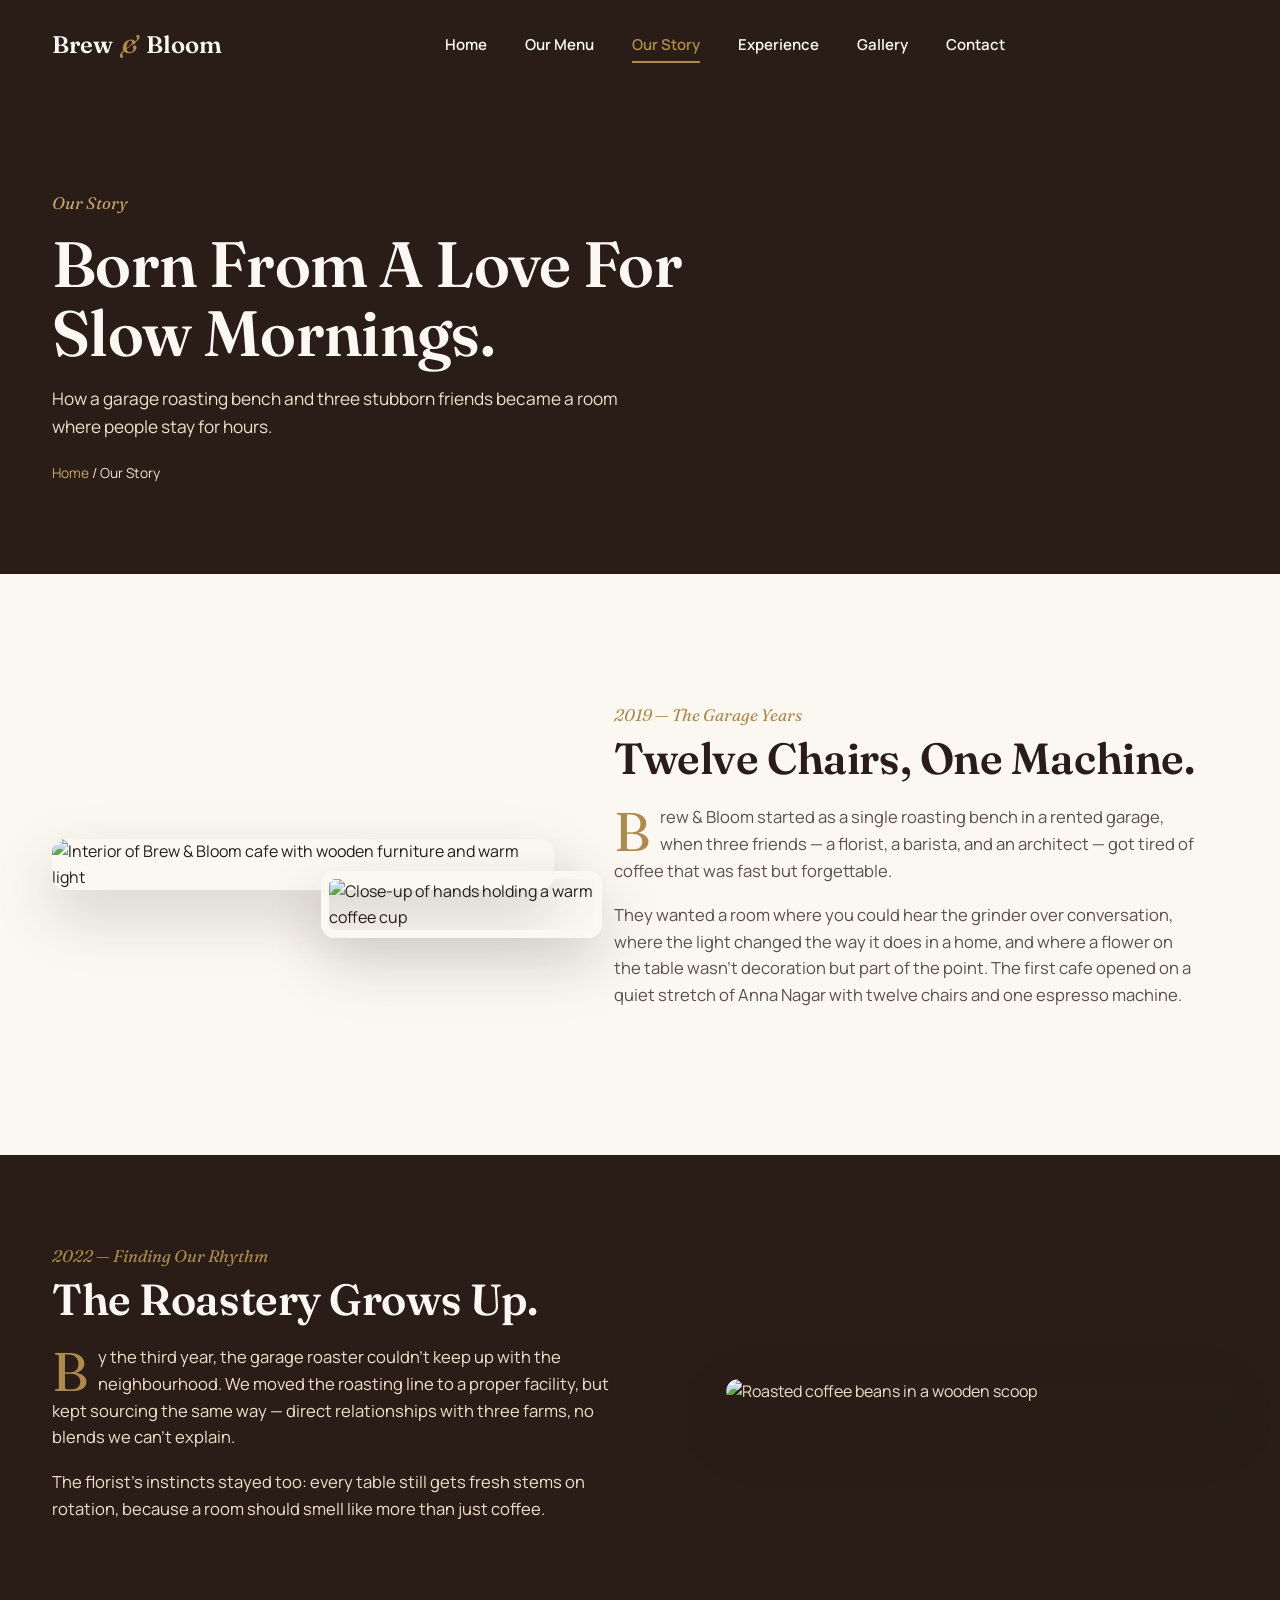
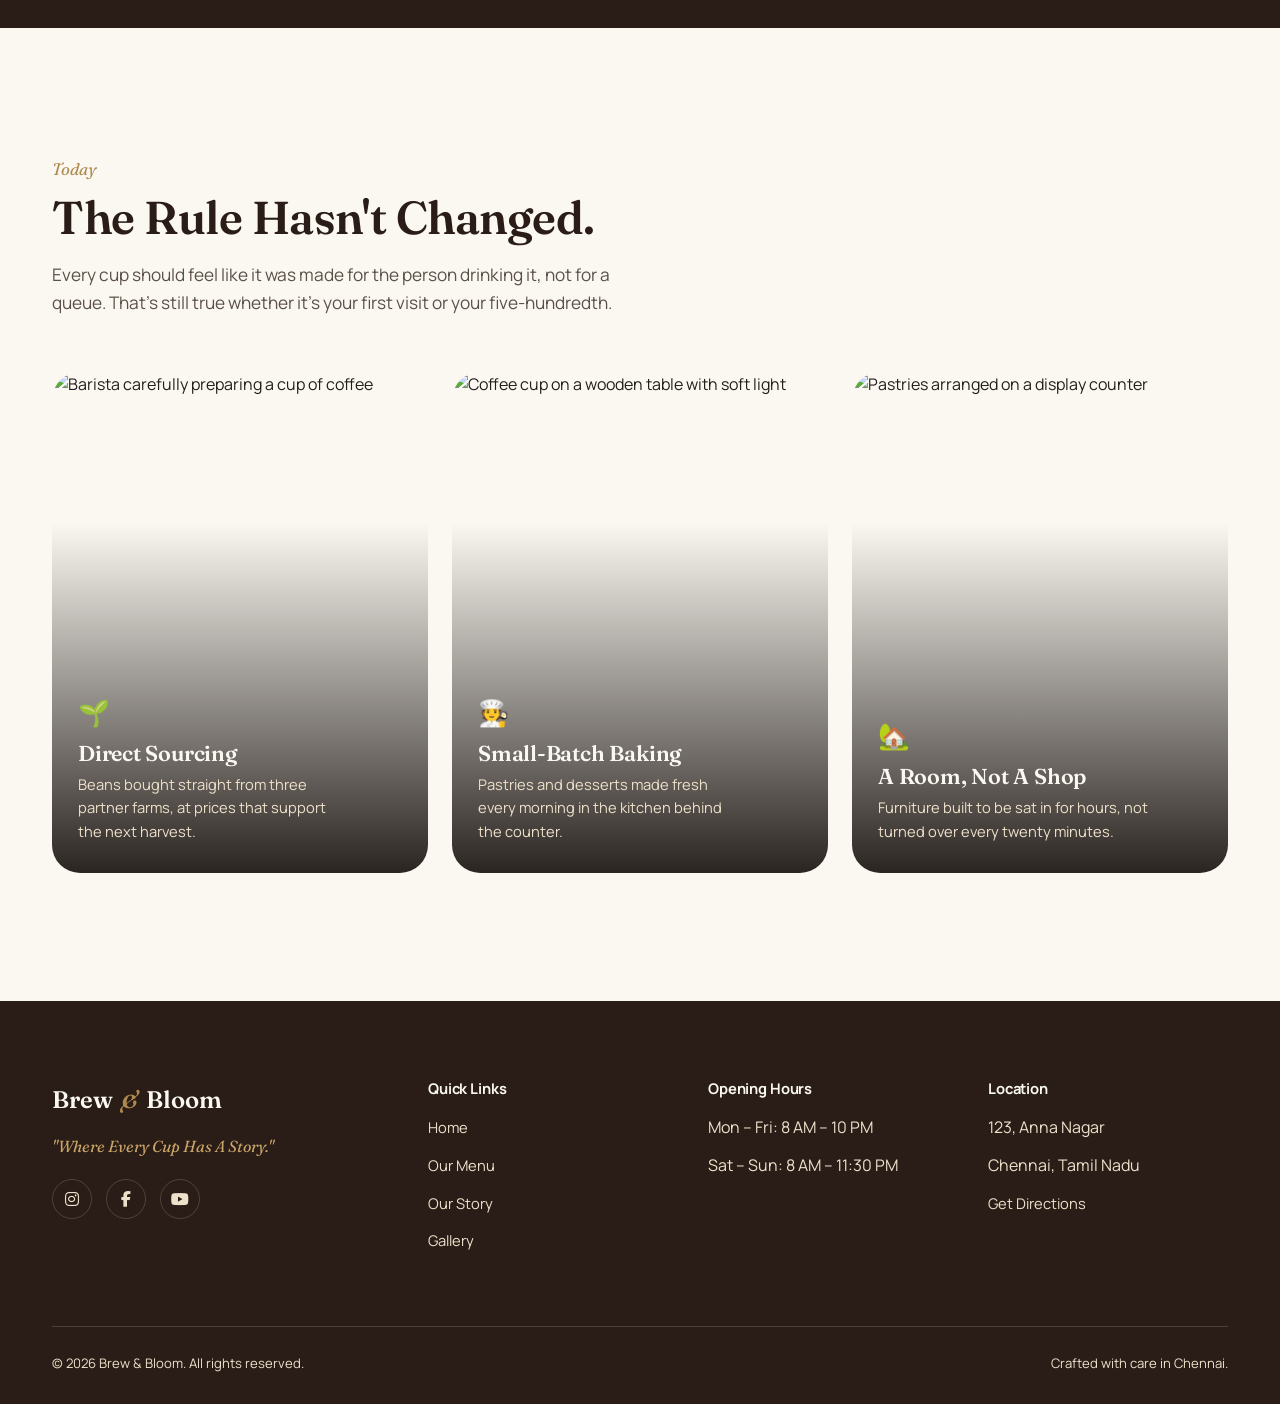
==== about.html @ acde37fa "first commit" ====
<!DOCTYPE html>
<html lang="en">
<head>
<meta charset="UTF-8">
<meta name="viewport" content="width=device-width, initial-scale=1.0">
<title>Our Story — Brew &amp; Bloom</title>
<meta name="description" content="How three friends turned a garage roasting bench into Brew & Bloom, a specialty cafe and creative workspace in Anna Nagar, Chennai.">

<link rel="preconnect" href="https://fonts.googleapis.com">
<link rel="preconnect" href="https://fonts.gstatic.com" crossorigin>
<link href="https://fonts.googleapis.com/css2?family=Fraunces:ital,wght@0,400;0,500;0,600;0,700;1,400;1,500&family=Manrope:wght@400;500;600;700;800&display=swap" rel="stylesheet">
<link rel="stylesheet" href="https://cdnjs.cloudflare.com/ajax/libs/font-awesome/6.5.1/css/all.min.css" integrity="sha512-DTOQO9RWCH3ppGqcWaEA1BIZOC6xxalwEsw9c2QQeAIftl+Vegovlnee1c9QX4TctnWMn13TZye+giMm8e2LwA==" crossorigin="anonymous" referrerpolicy="no-referrer">
<link rel="stylesheet" href="css/style.css">
</head>
<body>

<div class="page-loader" aria-hidden="true">
  <div class="loader-mark">Brew &amp; Bloom</div>
  <div class="loader-bar"></div>
</div>

<div class="scroll-progress" aria-hidden="true"></div>

<header>
  <nav class="navbar" aria-label="Primary">
    <div class="container">
      <a href="index.html" class="brand">Brew<span>&amp;</span>Bloom</a>
      <ul class="nav-links" id="navLinks">
        <li><a href="index.html">Home</a></li>
        <li><a href="menu.html">Our Menu</a></li>
        <li><a href="about.html" class="active">Our Story</a></li>
        <li><a href="index.html#experience">Experience</a></li>
        <li><a href="gallery.html">Gallery</a></li>
        <li><a href="contact.html">Contact</a></li>
      </ul>
      <div class="nav-actions">
        <button class="hamburger" id="hamburger" aria-label="Open menu" aria-expanded="false">
          <i class="fa-solid fa-bars"></i>
        </button>
      </div>
    </div>
  </nav>
  <div class="nav-overlay" id="navOverlay"></div>
</header>

<main>

  <section class="page-hero">
    <div class="container">
      <span class="section-kicker">Our Story</span>
      <h1>Born From A Love For Slow Mornings.</h1>
      <p>How a garage roasting bench and three stubborn friends became a room where people stay for hours.</p>
      <div class="page-hero-crumb"><a href="index.html">Home</a> / Our Story</div>
    </div>
  </section>

  <section class="section">
    <div class="container">
      <div class="story-grid">
        <div class="story-media reveal">
          <img src="https://images.unsplash.com/photo-1521017432531-fbd92d768814?auto=format&fit=crop&w=900&q=80" alt="Interior of Brew & Bloom cafe with wooden furniture and warm light">
          <img class="story-img-float" src="https://images.unsplash.com/photo-1442512595331-e89e73853f31?auto=format&fit=crop&w=600&q=80" alt="Close-up of hands holding a warm coffee cup">
        </div>
        <div class="story-text reveal reveal-delay-1">
          <span class="section-kicker">2019 — The Garage Years</span>
          <h2>Twelve Chairs, One Machine.</h2>
          <p>Brew &amp; Bloom started as a single roasting bench in a rented garage, when three friends — a florist, a barista, and an architect — got tired of coffee that was fast but forgettable.</p>
          <p>They wanted a room where you could hear the grinder over conversation, where the light changed the way it does in a home, and where a flower on the table wasn't decoration but part of the point. The first cafe opened on a quiet stretch of Anna Nagar with twelve chairs and one espresso machine.</p>
        </div>
      </div>
    </div>
  </section>

  <section class="section section--tight section--dark">
    <div class="container">
      <div class="story-grid" style="grid-template-columns: 1.1fr 0.9fr;">
        <div class="story-text reveal">
          <span class="section-kicker">2022 — Finding Our Rhythm</span>
          <h2 style="color: var(--paper);">The Roastery Grows Up.</h2>
          <p style="color: var(--beige-soft);">By the third year, the garage roaster couldn't keep up with the neighbourhood. We moved the roasting line to a proper facility, but kept sourcing the same way — direct relationships with three farms, no blends we can't explain.</p>
          <p style="color: var(--beige-soft);">The florist's instincts stayed too: every table still gets fresh stems on rotation, because a room should smell like more than just coffee.</p>
        </div>
        <div class="story-media reveal reveal-delay-1">
          <img src="https://images.unsplash.com/photo-1447933601403-0c6688de566e?auto=format&fit=crop&w=800&q=80" alt="Roasted coffee beans in a wooden scoop" style="border-radius: var(--radius-md);">
        </div>
      </div>
    </div>
  </section>

  <section class="section">
    <div class="container">
      <div class="section-head reveal">
        <span class="section-kicker">Today</span>
        <h2>The Rule Hasn't Changed.</h2>
        <p>Every cup should feel like it was made for the person drinking it, not for a queue. That's still true whether it's your first visit or your five-hundredth.</p>
      </div>
      <div class="experience-grid">
        <div class="experience-card reveal">
          <img src="https://images.unsplash.com/photo-1442512595331-e89e73853f31?auto=format&fit=crop&w=700&q=80" alt="Barista carefully preparing a cup of coffee">
          <div class="experience-card-label">
            <span class="icon">🌱</span>
            <h3>Direct Sourcing</h3>
            <p>Beans bought straight from three partner farms, at prices that support the next harvest.</p>
          </div>
        </div>
        <div class="experience-card reveal reveal-delay-1">
          <img src="https://images.unsplash.com/photo-1509785307050-d4066910ec1e?auto=format&fit=crop&w=700&q=80" alt="Coffee cup on a wooden table with soft light">
          <div class="experience-card-label">
            <span class="icon">🧑‍🍳</span>
            <h3>Small-Batch Baking</h3>
            <p>Pastries and desserts made fresh every morning in the kitchen behind the counter.</p>
          </div>
        </div>
        <div class="experience-card reveal reveal-delay-2">
          <img src="https://images.unsplash.com/photo-1554118811-1e0d58224f24?auto=format&fit=crop&w=700&q=80" alt="Pastries arranged on a display counter">
          <div class="experience-card-label">
            <span class="icon">🏡</span>
            <h3>A Room, Not A Shop</h3>
            <p>Furniture built to be sat in for hours, not turned over every twenty minutes.</p>
          </div>
        </div>
      </div>
    </div>
  </section>

</main>

<footer class="site-footer">
  <div class="container">
    <div class="footer-grid">
      <div class="footer-brand">
        <a href="index.html" class="brand">Brew<span>&amp;</span>Bloom</a>
        <p class="footer-tagline">"Where Every Cup Has A Story."</p>
        <div class="footer-social">
          <a href="#" aria-label="Instagram"><i class="fa-brands fa-instagram"></i></a>
          <a href="#" aria-label="Facebook"><i class="fa-brands fa-facebook-f"></i></a>
          <a href="#" aria-label="YouTube"><i class="fa-brands fa-youtube"></i></a>
        </div>
      </div>
      <div class="footer-col">
        <h4>Quick Links</h4>
        <ul>
          <li><a href="index.html">Home</a></li>
          <li><a href="menu.html">Our Menu</a></li>
          <li><a href="about.html">Our Story</a></li>
          <li><a href="gallery.html">Gallery</a></li>
        </ul>
      </div>
      <div class="footer-col">
        <h4>Opening Hours</h4>
        <ul>
          <li>Mon – Fri: 8 AM – 10 PM</li>
          <li>Sat – Sun: 8 AM – 11:30 PM</li>
        </ul>
      </div>
      <div class="footer-col">
        <h4>Location</h4>
        <ul>
          <li>123, Anna Nagar</li>
          <li>Chennai, Tamil Nadu</li>
          <li><a href="contact.html">Get Directions</a></li>
        </ul>
      </div>
    </div>
    <div class="footer-bottom">
      <span>© 2026 Brew &amp; Bloom. All rights reserved.</span>
      <span>Crafted with care in Chennai.</span>
    </div>
  </div>
</footer>


<div class="toast-stack"></div>

<button class="back-to-top" aria-label="Back to top"><i class="fa-solid fa-arrow-up"></i></button>

<script src="js/script.js"></script>
</body>
</html>
---- css/style.css ----
/* ==========================================================================
   BREW & BLOOM — Stylesheet
   Design tokens: espresso/charcoal ground, cream paper, worn-gold accent.
   Display type: Fraunces (warm editorial serif). UI/body: Manrope.
   ========================================================================== */

:root{
  --espresso:#3C2A21;
  --espresso-deep:#2A1D17;
  --charcoal:#211C19;
  --cream:#F6F0E6;
  --paper:#FBF8F2;
  --beige:#DCC7A1;
  --beige-soft:#EDE1CB;
  --gold:#AE8A4E;
  --gold-light:#C9A567;
  --ink:#241E1A;
  --ink-soft:#5B5048;
  --line: rgba(36,30,26,0.12);
  --line-light: rgba(255,255,255,0.16);

  --font-display:'Fraunces', 'Georgia', serif;
  --font-body:'Manrope', -apple-system, sans-serif;

  --radius-sm: 6px;
  --radius-md: 14px;
  --radius-lg: 28px;

  --shadow-soft: 0 10px 40px rgba(36,25,18,0.10);
  --shadow-lift: 0 24px 60px rgba(36,25,18,0.18);

  --ease: cubic-bezier(.4,0,.2,1);
  --container: 1240px;
}

*,*::before,*::after{ box-sizing: border-box; }
html{ scroll-behavior: smooth; }
@media (prefers-reduced-motion: reduce){
  html{ scroll-behavior:auto; }
  *,*::before,*::after{ animation-duration:0.001ms !important; animation-iteration-count:1 !important; transition-duration:0.001ms !important; }
}

body{
  margin:0;
  font-family: var(--font-body);
  color: var(--ink);
  background: var(--paper);
  overflow-x: hidden;
  line-height: 1.6;
}

img{ max-width:100%; display:block; }
a{ color:inherit; text-decoration:none; }
ul{ list-style:none; margin:0; padding:0; }
button{ font-family:inherit; cursor:pointer; }
input,textarea{ font-family:inherit; }
.container{ width:100%; max-width: var(--container); margin:0 auto; padding: 0 32px; }

h1,h2,h3,h4{ font-family: var(--font-display); font-weight:600; color: var(--espresso-deep); margin:0; line-height:1.08; letter-spacing:-0.01em; }
p{ margin:0; }

.visually-hidden{ position:absolute; width:1px; height:1px; overflow:hidden; clip:rect(0 0 0 0); white-space:nowrap; }

:focus-visible{ outline: 2px solid var(--gold); outline-offset: 3px; }

.section{ padding: 128px 0; position: relative; }
.section--tight{ padding: 88px 0; }
.section--dark{ background: var(--espresso-deep); color: var(--beige-soft); }
.section--dark h1, .section--dark h2, .section--dark h3{ color: var(--paper); }

.section-head{ max-width: 640px; margin-bottom: 56px; }
.section-kicker{ font-family: var(--font-display); font-style: italic; color: var(--gold); font-size: 1.05rem; margin-bottom: 10px; display:block; }
.section-head h2{ font-size: clamp(2.1rem, 3.6vw, 3.1rem); }
.section-head p{ margin-top: 18px; color: var(--ink-soft); font-size: 1.08rem; max-width: 52ch; }

.btn{
  display:inline-flex; align-items:center; gap:10px;
  padding: 15px 30px;
  border-radius: 999px;
  font-weight: 600;
  font-size: 0.98rem;
  border: 1px solid transparent;
  transition: transform .35s var(--ease), box-shadow .35s var(--ease), background .3s var(--ease), color .3s var(--ease);
  white-space: nowrap;
}
.btn-primary{ background: var(--espresso); color: var(--paper); }
.btn-primary:hover{ background: var(--espresso-deep); transform: translateY(-2px); box-shadow: var(--shadow-soft); }
.btn-outline{ background: transparent; color: var(--espresso-deep); border-color: var(--espresso-deep); }
.btn-outline:hover{ background: var(--espresso-deep); color: var(--paper); transform: translateY(-2px); }
.btn-gold{ background: var(--gold); color: var(--espresso-deep); }
.btn-gold:hover{ background: var(--gold-light); transform: translateY(-2px); box-shadow: var(--shadow-soft); }
.btn-ghost-light{ background: transparent; border-color: var(--line-light); color: var(--paper); }
.btn-ghost-light:hover{ background: var(--line-light); }
.btn-sm{ padding: 10px 20px; font-size: 0.88rem; }
.btn:active{ transform: translateY(0) scale(.98); }

/* ---------------- Scroll progress ---------------- */
.scroll-progress{
  position: fixed; top:0; left:0; height: 3px; width:0%;
  background: linear-gradient(90deg, var(--gold), var(--espresso));
  z-index: 2000; transition: width .1s linear;
}

/* ---------------- Navbar ---------------- */
.navbar{
  position: fixed; top:0; left:0; right:0; z-index: 1000;
  padding: 26px 0;
  transition: padding .4s var(--ease), background .4s var(--ease), box-shadow .4s var(--ease);
}
.navbar .container{ display:flex; align-items:center; justify-content:space-between; }
.navbar.is-scrolled{
  padding: 14px 0; background: rgba(251,248,242,0.92); backdrop-filter: blur(14px);
  box-shadow: 0 2px 24px rgba(36,25,18,0.08);
}
.brand{ display:flex; align-items:baseline; gap:8px; font-family: var(--font-display); font-size:1.5rem; font-weight:600; color: var(--paper); }
.navbar.is-scrolled .brand{ color: var(--espresso-deep); }
.brand span{ color: var(--gold); font-style: italic; }

.nav-links{ display:flex; align-items:center; gap:38px; }
.nav-links a{
  font-size: 0.94rem; font-weight: 600; color: var(--paper);
  position: relative; padding: 4px 0; transition: color .3s var(--ease);
}
.navbar.is-scrolled .nav-links a{ color: var(--ink); }
.nav-links a::after{
  content:''; position:absolute; left:0; bottom:-4px; height:2px; width:0;
  background: var(--gold); transition: width .3s var(--ease);
}
.nav-links a:hover::after, .nav-links a.active::after{ width:100%; }
.nav-links a.active{ color: var(--gold); }

.nav-actions{ display:flex; align-items:center; gap:18px; }
.cart-toggle{
  position:relative; background:none; border:none; color: var(--paper); font-size:1.2rem;
}
.navbar.is-scrolled .cart-toggle{ color: var(--ink); }
.cart-count{
  position:absolute; top:-8px; right:-10px; background: var(--gold); color: var(--espresso-deep);
  font-size: 0.68rem; font-weight:700; width:18px; height:18px; border-radius:50%;
  display:flex; align-items:center; justify-content:center;
}
.hamburger{ display:none; background:none; border:none; color: var(--paper); font-size:1.4rem; }
.navbar.is-scrolled .hamburger{ color: var(--ink); }

@media (max-width: 940px){
  .nav-links{
    position: fixed; inset: 0 0 0 auto; width: min(78vw, 340px); height:100vh;
    background: var(--espresso-deep); flex-direction:column; align-items:flex-start;
    padding: 110px 36px 40px; gap: 26px; transform: translateX(100%);
    transition: transform .45s var(--ease); z-index: 999;
  }
  .nav-links.is-open{ transform: translateX(0); }
  .nav-links a{ color: var(--paper) !important; font-size: 1.1rem; }
  .hamburger{ display:block; z-index: 1001; }
  .nav-order{ display:none; }
}
.nav-overlay{
  position: fixed; inset:0; background: rgba(20,14,10,0.5); z-index: 998;
  opacity:0; pointer-events:none; transition: opacity .4s var(--ease);
}
.nav-overlay.is-open{ opacity:1; pointer-events:all; }

/* ---------------- Hero ---------------- */
.hero{
  min-height: 100vh; position: relative; display:flex; align-items:flex-end;
  overflow:hidden; background: var(--espresso-deep);
}
.hero-media{ position:absolute; inset:0; }
.hero-media img{
  width:100%; height:100%; object-fit:cover;
  animation: heroZoom 18s ease-out forwards;
}
@keyframes heroZoom{ from{ transform: scale(1.12);} to{ transform: scale(1);} }
.hero-scrim{
  position:absolute; inset:0;
  background: linear-gradient(180deg, rgba(20,14,10,0.55) 0%, rgba(20,14,10,0.35) 40%, rgba(20,14,10,0.88) 100%);
}
.hero-beans{ position:absolute; inset:0; pointer-events:none; overflow:hidden; }
.bean{
  position:absolute; width:14px; height:20px; border-radius: 50% 50% 50% 50% / 60% 60% 40% 40%;
  background: var(--gold); opacity:.35; animation: floatBean 14s linear infinite;
}
.bean::after{ content:''; position:absolute; top:2px; left:6px; width:2px; height:16px; background: rgba(60,42,33,.5); border-radius:2px; }
@keyframes floatBean{
  0%{ transform: translateY(10vh) rotate(0deg); opacity:0; }
  10%{ opacity:.4; }
  90%{ opacity:.3; }
  100%{ transform: translateY(-110vh) rotate(340deg); opacity:0; }
}
.hero-content{ position:relative; z-index:2; padding: 0 32px 100px; width:100%; }
.hero-content .container{ padding:0; }
.hero-eyebrow{ font-family: var(--font-display); font-style: italic; color: var(--gold-light); font-size:1.15rem; }
.hero-title{
  color: var(--paper); font-size: clamp(3rem, 7vw, 6.2rem); max-width: 15ch; margin: 14px 0 26px;
}
.hero-title .reveal-line{ display:block; overflow:hidden; }
.hero-title .reveal-line span{
  display:block; transform: translateY(110%); animation: revealUp 1s var(--ease) forwards;
}
.hero-title .reveal-line:nth-child(1) span{ animation-delay:.15s; }
.hero-title .reveal-line:nth-child(2) span{ animation-delay:.32s; }
@keyframes revealUp{ to{ transform: translateY(0); } }
.hero-sub{ color: var(--beige-soft); max-width: 46ch; font-size: 1.15rem; margin-bottom: 40px; opacity:0; animation: fadeIn 1s var(--ease) forwards .8s; }
@keyframes fadeIn{ to{ opacity:1; } }
.hero-actions{ display:flex; gap:18px; flex-wrap:wrap; opacity:0; animation: fadeIn 1s var(--ease) forwards 1s; }
.hero-scroll{
  position:absolute; right:32px; bottom:36px; z-index:2; color: var(--beige-soft);
  display:flex; flex-direction:column; align-items:center; gap:10px; font-size:.78rem; letter-spacing:.06em;
}
.hero-scroll-line{ width:1px; height:46px; background: linear-gradient(var(--gold), transparent); position:relative; overflow:hidden; }
.hero-scroll-line::after{ content:''; position:absolute; top:-46px; left:0; width:1px; height:46px; background: var(--paper); animation: scrollLine 2.2s ease-in-out infinite; }
@keyframes scrollLine{ to{ top:100%; } }

/* ---------------- Scroll reveal utility ---------------- */
.reveal{ opacity:0; transform: translateY(36px); transition: opacity .8s var(--ease), transform .8s var(--ease); }
.reveal.is-visible{ opacity:1; transform: translateY(0); }
.reveal-delay-1.is-visible{ transition-delay:.1s; }
.reveal-delay-2.is-visible{ transition-delay:.2s; }
.reveal-delay-3.is-visible{ transition-delay:.3s; }

/* ---------------- Menu filter bar ---------------- */
.menu-filters{ display:flex; gap:12px; flex-wrap:wrap; margin-bottom: 48px; }
.filter-btn{
  padding: 10px 22px; border-radius: 999px; border: 1px solid var(--line);
  background: transparent; font-weight:600; font-size:.92rem; color: var(--ink-soft);
  transition: all .3s var(--ease);
}
.filter-btn:hover{ border-color: var(--espresso); color: var(--espresso-deep); }
.filter-btn.active{ background: var(--espresso-deep); border-color: var(--espresso-deep); color: var(--paper); }

.menu-grid{
  display:grid; grid-template-columns: repeat(auto-fill, minmax(280px,1fr)); gap: 30px;
}
.menu-card{
  background: var(--paper); border-radius: var(--radius-md); overflow:hidden;
  border: 1px solid var(--line); transition: transform .45s var(--ease), box-shadow .45s var(--ease);
  display:flex; flex-direction:column;
}
.menu-card.is-hidden{ display:none; }
.menu-card:hover{ transform: translateY(-8px); box-shadow: var(--shadow-lift); }
.menu-card-media{ position:relative; overflow:hidden; aspect-ratio: 4/3; }
.menu-card-media img{ width:100%; height:100%; object-fit:cover; transition: transform .6s var(--ease); }
.menu-card:hover .menu-card-media img{ transform: scale(1.08); }
.menu-card-tag{
  position:absolute; top:14px; left:14px; background: rgba(251,248,242,.92); color: var(--espresso-deep);
  font-size:.72rem; font-weight:700; padding: 5px 12px; border-radius:999px; letter-spacing:.02em;
}
.menu-card-body{ padding: 22px 22px 24px; display:flex; flex-direction:column; gap:10px; flex:1; }
.menu-card-top{ display:flex; justify-content:space-between; align-items:flex-start; gap:12px; }
.menu-card-top h3{ font-size:1.18rem; }
.menu-card-price{ font-family: var(--font-display); font-weight:600; color: var(--gold); font-size:1.15rem; white-space:nowrap; }
.menu-card-body p{ color: var(--ink-soft); font-size:.92rem; flex:1; }
.menu-card-add{
  margin-top:6px; display:flex; align-items:center; justify-content:center; gap:8px;
  padding: 11px; border-radius: var(--radius-sm); border: 1px solid var(--espresso-deep);
  background:transparent; color: var(--espresso-deep); font-weight:700; font-size:.88rem;
  transition: background .3s var(--ease), color .3s var(--ease);
}
.menu-card-add:hover{ background: var(--espresso-deep); color: var(--paper); }
.menu-card-add.is-added{ background: var(--gold); border-color: var(--gold); color: var(--espresso-deep); }

/* ---------------- Experience cards ---------------- */
.experience-grid{ display:grid; grid-template-columns: repeat(3, 1fr); gap: 24px; }
.experience-card{
  position:relative; border-radius: var(--radius-lg); overflow:hidden; aspect-ratio: 3/4;
  isolation:isolate;
}
.experience-card img{ width:100%; height:100%; object-fit:cover; transition: transform .8s var(--ease); }
.experience-card:hover img{ transform: scale(1.1); }
.experience-card::after{
  content:''; position:absolute; inset:0;
  background: linear-gradient(180deg, transparent 30%, rgba(20,14,10,.9) 100%);
}
.experience-card-label{
  position:absolute; left:0; right:0; bottom:0; padding: 30px 26px; z-index:2; color: var(--paper);
}
.experience-card-label .icon{ font-size:1.6rem; margin-bottom:8px; display:block; }
.experience-card-label h3{ color: var(--paper); font-size:1.35rem; margin-bottom:8px; }
.experience-card-label p{ color: var(--beige-soft); font-size:.92rem; max-width: 30ch; }

/* ---------------- Our Story (editorial) ---------------- */
.story-grid{ display:grid; grid-template-columns: 0.9fr 1.1fr; gap: 60px; align-items:center; }
.story-media{ position:relative; }
.story-media img{ border-radius: var(--radius-md); width:100%; box-shadow: var(--shadow-lift); }
.story-media img.story-img-float{
  position:absolute; width:56%; bottom:-48px; right:-48px; border: 8px solid var(--paper); box-shadow: var(--shadow-lift);
}
.story-text .section-kicker{ margin-bottom:6px; }
.story-text h2{ font-size: clamp(2rem, 3.4vw, 2.8rem); margin-bottom: 22px; }
.story-text p{ color: var(--ink-soft); margin-bottom: 18px; font-size: 1.04rem; max-width: 58ch; }
.story-text p:first-of-type::first-letter{
  font-family: var(--font-display); font-size: 3.4rem; float:left; line-height:.8; padding: 6px 10px 0 0; color: var(--gold);
}
.story-sign{ margin-top: 26px; font-family: var(--font-display); font-style:italic; font-size:1.3rem; color: var(--espresso-deep); }

/* ---------------- Gallery ---------------- */
.gallery-grid{
  columns: 4 260px; column-gap: 20px;
}
.gallery-item{
  break-inside: avoid; margin-bottom: 20px; border-radius: var(--radius-md); overflow:hidden;
  position:relative; cursor: zoom-in;
}
.gallery-item img{ width:100%; display:block; transition: transform .6s var(--ease), filter .5s var(--ease); }
.gallery-item:hover img{ transform: scale(1.06); }
.gallery-item::after{
  content: '\f00e'; font-family:"Font Awesome 6 Free"; font-weight:900; color:#fff;
  position:absolute; inset:0; display:flex; align-items:center; justify-content:center;
  font-size:1.4rem; background: rgba(20,14,10,0); opacity:0; transition: all .4s var(--ease);
}
.gallery-item:hover::after{ background: rgba(20,14,10,.35); opacity:1; }

.lightbox{
  position: fixed; inset:0; background: rgba(15,10,8,.94); z-index: 3000;
  display:flex; align-items:center; justify-content:center; opacity:0; pointer-events:none;
  transition: opacity .35s var(--ease);
}
.lightbox.is-open{ opacity:1; pointer-events:all; }
.lightbox img{ max-width:88vw; max-height:82vh; border-radius: 10px; box-shadow: var(--shadow-lift); }
.lightbox-close, .lightbox-nav{
  position:absolute; background: rgba(255,255,255,.1); color:#fff; border:none; border-radius:50%;
  width:48px; height:48px; display:flex; align-items:center; justify-content:center; font-size:1.1rem;
  transition: background .3s var(--ease);
}
.lightbox-close:hover, .lightbox-nav:hover{ background: rgba(255,255,255,.25); }
.lightbox-close{ top:24px; right:24px; }
.lightbox-nav.prev{ left:24px; top:50%; transform: translateY(-50%); }
.lightbox-nav.next{ right:24px; top:50%; transform: translateY(-50%); }

/* ---------------- Testimonials ---------------- */
.testimonial-slider{ max-width: 760px; margin: 0 auto; text-align:center; position:relative; }
.testimonial-slide{ display:none; }
.testimonial-slide.is-active{ display:block; animation: fadeIn .6s var(--ease); }
.testimonial-quote{ font-family: var(--font-display); font-style:italic; font-size: clamp(1.3rem, 2.4vw, 1.8rem); color: var(--paper); margin-bottom:26px; }
.testimonial-author{ color: var(--gold-light); font-weight:700; letter-spacing:.02em; }
.testimonial-role{ color: var(--beige-soft); font-size:.86rem; margin-top:2px; }
.testimonial-stars{ color: var(--gold); margin-bottom: 18px; font-size:.9rem; }
.testimonial-dots{ display:flex; justify-content:center; gap:10px; margin-top: 34px; }
.testimonial-dots button{ width:9px; height:9px; border-radius:50%; background: var(--line-light); border:none; transition: background .3s; }
.testimonial-dots button.is-active{ background: var(--gold); }

/* ---------------- Stats ---------------- */
.stats-grid{ display:grid; grid-template-columns: repeat(4,1fr); gap: 30px; text-align:center; }
.stat-number{ font-family: var(--font-display); font-size: clamp(2.4rem, 4vw, 3.4rem); color: var(--espresso-deep); }
.stat-label{ color: var(--ink-soft); font-size:.92rem; margin-top:6px; }

/* ---------------- Location ---------------- */
.location-wrap{ display:grid; grid-template-columns: 1fr 1fr; gap: 50px; align-items:stretch; }
.location-info{ display:flex; flex-direction:column; justify-content:center; }
.location-detail{ display:flex; gap:16px; margin-bottom: 26px; }
.location-detail i{ color: var(--gold); font-size:1.2rem; margin-top:3px; }
.location-detail h4{ font-family: var(--font-body); font-weight:700; font-size:1rem; margin-bottom:4px; }
.location-detail p{ color: var(--ink-soft); }
.location-actions{ display:flex; gap:14px; margin-top: 10px; flex-wrap:wrap; }
.map-frame{
  border-radius: var(--radius-md); overflow:hidden; background: var(--beige-soft);
  min-height: 380px; position:relative; display:flex; align-items:center; justify-content:center;
  border: 1px solid var(--line);
}
.map-frame .map-pin{ font-size: 2.4rem; color: var(--espresso); }
.map-frame .map-caption{ position:absolute; bottom:18px; left:18px; right:18px; background: rgba(251,248,242,.94); padding: 12px 16px; border-radius: var(--radius-sm); font-size:.85rem; }

/* ---------------- Contact ---------------- */
.contact-grid{ display:grid; grid-template-columns: 0.9fr 1.1fr; gap: 60px; }
.contact-form{ display:flex; flex-direction:column; gap: 20px; }
.form-row{ display:grid; grid-template-columns: 1fr 1fr; gap: 20px; }
.field{ position:relative; }
.field input, .field textarea{
  width:100%; padding: 16px 18px; border-radius: var(--radius-sm); border: 1px solid var(--line);
  background: var(--paper); font-size:.98rem; transition: border-color .3s var(--ease), box-shadow .3s var(--ease);
}
.field textarea{ min-height: 130px; resize: vertical; }
.field input:focus, .field textarea:focus{ border-color: var(--gold); box-shadow: 0 0 0 3px rgba(174,138,78,.18); outline:none; }
.field label{ font-size:.85rem; font-weight:600; color: var(--ink-soft); margin-bottom:8px; display:block; }
.field-error{ color:#B23A2E; font-size:.78rem; margin-top:6px; display:none; }
.field.has-error input, .field.has-error textarea{ border-color:#B23A2E; }
.field.has-error .field-error{ display:block; }
.form-success{
  display:none; align-items:center; gap:14px; background: #EAF3EA; border: 1px solid #BFE0BF;
  color:#2C5E32; padding: 18px 20px; border-radius: var(--radius-sm); margin-top: 6px;
}
.form-success.is-visible{ display:flex; animation: fadeIn .5s var(--ease); }
.contact-note{ color: var(--ink-soft); }
.contact-note h3{ margin-bottom:14px; }

/* ---------------- Footer ---------------- */
.site-footer{ background: var(--espresso-deep); color: var(--beige-soft); padding: 80px 0 30px; }
.footer-grid{ display:grid; grid-template-columns: 1.4fr 1fr 1fr 1fr; gap: 40px; margin-bottom: 60px; }
.footer-brand .brand{ color: var(--paper); margin-bottom:14px; }
.footer-tagline{ font-family: var(--font-display); font-style:italic; color: var(--gold-light); margin-bottom: 20px; }
.footer-social{ display:flex; gap:14px; }
.footer-social a{
  width:40px; height:40px; border-radius:50%; border: 1px solid var(--line-light);
  display:flex; align-items:center; justify-content:center; transition: all .3s var(--ease);
}
.footer-social a:hover{ background: var(--gold); color: var(--espresso-deep); border-color: var(--gold); }
.footer-col h4{ color: var(--paper); font-family: var(--font-body); font-size:.92rem; text-transform:none; margin-bottom: 18px; font-weight:700; }
.footer-col ul li{ margin-bottom: 12px; }
.footer-col ul a{ color: var(--beige-soft); font-size:.92rem; transition: color .3s var(--ease); }
.footer-col ul a:hover{ color: var(--gold-light); }
.footer-bottom{ border-top: 1px solid var(--line-light); padding-top: 26px; display:flex; justify-content:space-between; flex-wrap:wrap; gap:10px; font-size:.82rem; color: var(--beige-soft); }

/* ---------------- Back to top ---------------- */
.back-to-top{
  position: fixed; bottom: 30px; right: 30px; width:52px; height:52px; border-radius:50%;
  background: var(--espresso-deep); color: var(--paper); border:none; z-index: 900;
  display:flex; align-items:center; justify-content:center; font-size:1.1rem;
  opacity:0; pointer-events:none; transform: translateY(16px);
  transition: opacity .35s var(--ease), transform .35s var(--ease), background .3s var(--ease);
}
.back-to-top.is-visible{ opacity:1; pointer-events:all; transform: translateY(0); }
.back-to-top:hover{ background: var(--gold); color: var(--espresso-deep); }

/* ---------------- Cart drawer ---------------- */
.cart-overlay{ position: fixed; inset:0; background: rgba(20,14,10,.5); z-index: 1899; opacity:0; pointer-events:none; transition: opacity .4s var(--ease); }
.cart-overlay.is-open{ opacity:1; pointer-events:all; }
.cart-drawer{
  position: fixed; top:0; right:0; height:100vh; width: min(440px, 92vw); background: var(--paper);
  z-index: 1900; transform: translateX(100%); transition: transform .45s var(--ease);
  display:flex; flex-direction:column; box-shadow: -20px 0 60px rgba(0,0,0,.2);
}
.cart-drawer.is-open{ transform: translateX(0); }
.cart-head{ display:flex; align-items:center; justify-content:space-between; padding: 26px 26px 20px; border-bottom: 1px solid var(--line); }
.cart-head h3{ font-size:1.3rem; }
.cart-close{ background:none; border:none; font-size:1.2rem; color: var(--ink-soft); }
.cart-items{ flex:1; overflow-y:auto; padding: 10px 26px; }
.cart-empty{ text-align:center; padding: 60px 10px; color: var(--ink-soft); }
.cart-empty i{ font-size:2.4rem; color: var(--beige); margin-bottom: 14px; display:block; }
.cart-item{ display:flex; gap:14px; padding: 18px 0; border-bottom: 1px solid var(--line); }
.cart-item img{ width:68px; height:68px; object-fit:cover; border-radius: var(--radius-sm); flex-shrink:0; }
.cart-item-info{ flex:1; }
.cart-item-info h4{ font-family: var(--font-body); font-size:.96rem; font-weight:700; margin-bottom:4px; }
.cart-item-price{ color: var(--gold); font-weight:700; font-size:.88rem; }
.cart-item-controls{ display:flex; align-items:center; gap:10px; margin-top:8px; }
.qty-btn{ width:26px; height:26px; border-radius:50%; border: 1px solid var(--line); background:none; display:flex; align-items:center; justify-content:center; font-size:.8rem; }
.qty-btn:hover{ background: var(--espresso-deep); color: var(--paper); border-color: var(--espresso-deep); }
.cart-item-remove{ background:none; border:none; color: var(--ink-soft); font-size:.9rem; margin-left:auto; }
.cart-item-remove:hover{ color:#B23A2E; }
.cart-foot{ padding: 22px 26px 30px; border-top: 1px solid var(--line); }
.cart-total-row{ display:flex; justify-content:space-between; font-family: var(--font-display); font-size:1.2rem; margin-bottom: 18px; }
.cart-foot .btn{ width:100%; justify-content:center; }

/* ---------------- Toast ---------------- */
.toast-stack{ position: fixed; bottom: 30px; left:30px; z-index: 2500; display:flex; flex-direction:column; gap:12px; }
.toast{
  background: var(--espresso-deep); color: var(--paper); padding: 16px 22px; border-radius: var(--radius-sm);
  display:flex; align-items:center; gap:12px; box-shadow: var(--shadow-lift);
  transform: translateX(-120%); transition: transform .4s var(--ease);
  font-size:.92rem;
}
.toast.is-visible{ transform: translateX(0); }
.toast i{ color: var(--gold-light); }

/* ---------------- Loader ---------------- */
.page-loader{
  position: fixed; inset:0; background: var(--espresso-deep); z-index: 5000;
  display:flex; align-items:center; justify-content:center; flex-direction:column; gap:16px;
  transition: opacity .6s var(--ease), visibility .6s;
}
.page-loader.is-hidden{ opacity:0; visibility:hidden; }
.loader-mark{ font-family: var(--font-display); font-style:italic; color: var(--paper); font-size:1.6rem; }
.loader-bar{ width:160px; height:2px; background: var(--line-light); overflow:hidden; border-radius:2px; }
.loader-bar::after{ content:''; display:block; width:40%; height:100%; background: var(--gold); animation: loaderMove 1.1s ease-in-out infinite; }
@keyframes loaderMove{ 0%{ transform: translateX(-100%);} 100%{ transform: translateX(360%);} }

/* ---------------- Inner page hero (menu/about/gallery/contact) ---------------- */
.page-hero{
  padding: 190px 0 90px; background: var(--espresso-deep); color: var(--paper); position:relative; overflow:hidden;
}
.page-hero .section-kicker{ color: var(--gold-light); }
.page-hero h1{ color: var(--paper); font-size: clamp(2.6rem, 5vw, 4.4rem); max-width: 16ch; margin: 12px 0 18px; }
.page-hero p{ color: var(--beige-soft); max-width: 56ch; font-size: 1.08rem; }
.page-hero-crumb{ color: var(--beige-soft); font-size:.86rem; margin-top: 22px; }
.page-hero-crumb a{ color: var(--gold-light); }

/* ---------------- Responsive ---------------- */
@media (max-width: 1024px){
  .story-grid, .contact-grid, .location-wrap{ grid-template-columns: 1fr; }
  .story-media img.story-img-float{ display:none; }
  .experience-grid{ grid-template-columns: 1fr 1fr; }
  .stats-grid{ grid-template-columns: 1fr 1fr; gap: 40px; }
  .gallery-grid{ columns: 3 220px; }
  .footer-grid{ grid-template-columns: 1fr 1fr; }
}
@media (max-width: 640px){
  .section{ padding: 88px 0; }
  .container{ padding: 0 22px; }
  .experience-grid{ grid-template-columns: 1fr; }
  .form-row{ grid-template-columns: 1fr; }
  .gallery-grid{ columns: 2 160px; }
  .hero-content{ padding-bottom: 70px; }
  .footer-grid{ grid-template-columns: 1fr; gap: 34px; }
  .footer-bottom{ flex-direction:column; }
  .toast-stack{ left:16px; right:16px; }
  .toast{ width:100%; }
}
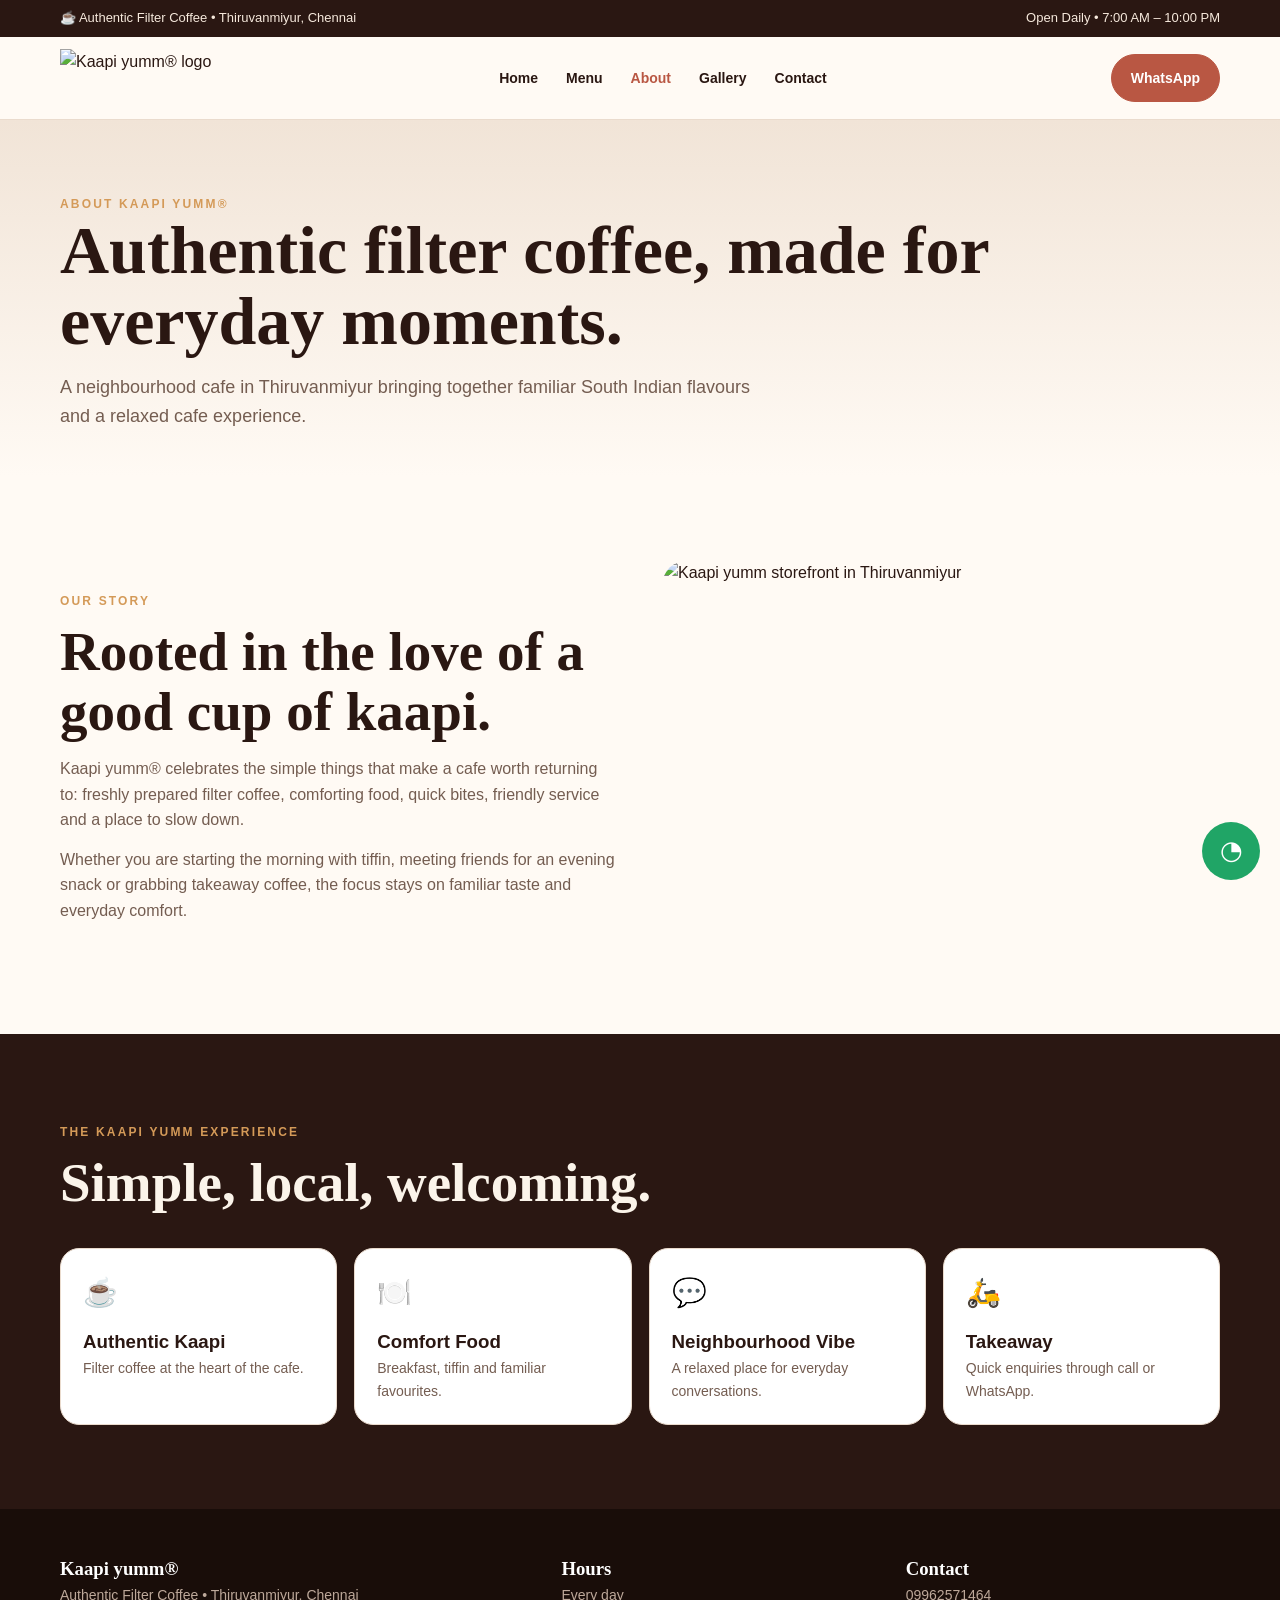
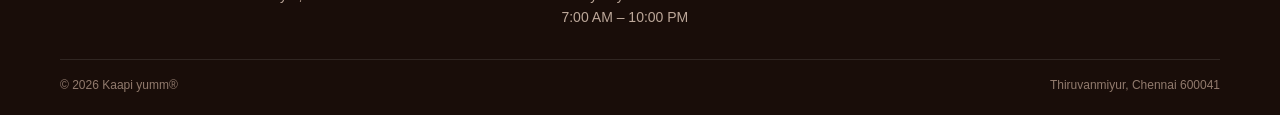
==== commit 01b491ed: "Convert about page to Kaapi yumm story" ====
--- a/about.html
+++ b/about.html
@@ -1,179 +1 @@
-<!DOCTYPE html>
-<html lang="en">
-<head>
-<meta charset="UTF-8">
-<meta name="viewport" content="width=device-width, initial-scale=1.0">
-<title>Our Story — Brew &amp; Bloom</title>
-<meta name="description" content="How three friends turned a garage roasting bench into Brew & Bloom, a specialty cafe and creative workspace in Anna Nagar, Chennai.">
-
-<link rel="preconnect" href="https://fonts.googleapis.com">
-<link rel="preconnect" href="https://fonts.gstatic.com" crossorigin>
-<link href="https://fonts.googleapis.com/css2?family=Fraunces:ital,wght@0,400;0,500;0,600;0,700;1,400;1,500&family=Manrope:wght@400;500;600;700;800&display=swap" rel="stylesheet">
-<link rel="stylesheet" href="https://cdnjs.cloudflare.com/ajax/libs/font-awesome/6.5.1/css/all.min.css" integrity="sha512-DTOQO9RWCH3ppGqcWaEA1BIZOC6xxalwEsw9c2QQeAIftl+Vegovlnee1c9QX4TctnWMn13TZye+giMm8e2LwA==" crossorigin="anonymous" referrerpolicy="no-referrer">
-<link rel="stylesheet" href="css/style.css">
-</head>
-<body>
-
-<div class="page-loader" aria-hidden="true">
-  <div class="loader-mark">Brew &amp; Bloom</div>
-  <div class="loader-bar"></div>
-</div>
-
-<div class="scroll-progress" aria-hidden="true"></div>
-
-<header>
-  <nav class="navbar" aria-label="Primary">
-    <div class="container">
-      <a href="index.html" class="brand">Brew<span>&amp;</span>Bloom</a>
-      <ul class="nav-links" id="navLinks">
-        <li><a href="index.html">Home</a></li>
-        <li><a href="menu.html">Our Menu</a></li>
-        <li><a href="about.html" class="active">Our Story</a></li>
-        <li><a href="index.html#experience">Experience</a></li>
-        <li><a href="gallery.html">Gallery</a></li>
-        <li><a href="contact.html">Contact</a></li>
-      </ul>
-      <div class="nav-actions">
-        <button class="hamburger" id="hamburger" aria-label="Open menu" aria-expanded="false">
-          <i class="fa-solid fa-bars"></i>
-        </button>
-      </div>
-    </div>
-  </nav>
-  <div class="nav-overlay" id="navOverlay"></div>
-</header>
-
-<main>
-
-  <section class="page-hero">
-    <div class="container">
-      <span class="section-kicker">Our Story</span>
-      <h1>Born From A Love For Slow Mornings.</h1>
-      <p>How a garage roasting bench and three stubborn friends became a room where people stay for hours.</p>
-      <div class="page-hero-crumb"><a href="index.html">Home</a> / Our Story</div>
-    </div>
-  </section>
-
-  <section class="section">
-    <div class="container">
-      <div class="story-grid">
-        <div class="story-media reveal">
-          <img src="https://images.unsplash.com/photo-1521017432531-fbd92d768814?auto=format&fit=crop&w=900&q=80" alt="Interior of Brew & Bloom cafe with wooden furniture and warm light">
-          <img class="story-img-float" src="https://images.unsplash.com/photo-1442512595331-e89e73853f31?auto=format&fit=crop&w=600&q=80" alt="Close-up of hands holding a warm coffee cup">
-        </div>
-        <div class="story-text reveal reveal-delay-1">
-          <span class="section-kicker">2019 — The Garage Years</span>
-          <h2>Twelve Chairs, One Machine.</h2>
-          <p>Brew &amp; Bloom started as a single roasting bench in a rented garage, when three friends — a florist, a barista, and an architect — got tired of coffee that was fast but forgettable.</p>
-          <p>They wanted a room where you could hear the grinder over conversation, where the light changed the way it does in a home, and where a flower on the table wasn't decoration but part of the point. The first cafe opened on a quiet stretch of Anna Nagar with twelve chairs and one espresso machine.</p>
-        </div>
-      </div>
-    </div>
-  </section>
-
-  <section class="section section--tight section--dark">
-    <div class="container">
-      <div class="story-grid" style="grid-template-columns: 1.1fr 0.9fr;">
-        <div class="story-text reveal">
-          <span class="section-kicker">2022 — Finding Our Rhythm</span>
-          <h2 style="color: var(--paper);">The Roastery Grows Up.</h2>
-          <p style="color: var(--beige-soft);">By the third year, the garage roaster couldn't keep up with the neighbourhood. We moved the roasting line to a proper facility, but kept sourcing the same way — direct relationships with three farms, no blends we can't explain.</p>
-          <p style="color: var(--beige-soft);">The florist's instincts stayed too: every table still gets fresh stems on rotation, because a room should smell like more than just coffee.</p>
-        </div>
-        <div class="story-media reveal reveal-delay-1">
-          <img src="https://images.unsplash.com/photo-1447933601403-0c6688de566e?auto=format&fit=crop&w=800&q=80" alt="Roasted coffee beans in a wooden scoop" style="border-radius: var(--radius-md);">
-        </div>
-      </div>
-    </div>
-  </section>
-
-  <section class="section">
-    <div class="container">
-      <div class="section-head reveal">
-        <span class="section-kicker">Today</span>
-        <h2>The Rule Hasn't Changed.</h2>
-        <p>Every cup should feel like it was made for the person drinking it, not for a queue. That's still true whether it's your first visit or your five-hundredth.</p>
-      </div>
-      <div class="experience-grid">
-        <div class="experience-card reveal">
-          <img src="https://images.unsplash.com/photo-1442512595331-e89e73853f31?auto=format&fit=crop&w=700&q=80" alt="Barista carefully preparing a cup of coffee">
-          <div class="experience-card-label">
-            <span class="icon">🌱</span>
-            <h3>Direct Sourcing</h3>
-            <p>Beans bought straight from three partner farms, at prices that support the next harvest.</p>
-          </div>
-        </div>
-        <div class="experience-card reveal reveal-delay-1">
-          <img src="https://images.unsplash.com/photo-1509785307050-d4066910ec1e?auto=format&fit=crop&w=700&q=80" alt="Coffee cup on a wooden table with soft light">
-          <div class="experience-card-label">
-            <span class="icon">🧑‍🍳</span>
-            <h3>Small-Batch Baking</h3>
-            <p>Pastries and desserts made fresh every morning in the kitchen behind the counter.</p>
-          </div>
-        </div>
-        <div class="experience-card reveal reveal-delay-2">
-          <img src="https://images.unsplash.com/photo-1554118811-1e0d58224f24?auto=format&fit=crop&w=700&q=80" alt="Pastries arranged on a display counter">
-          <div class="experience-card-label">
-            <span class="icon">🏡</span>
-            <h3>A Room, Not A Shop</h3>
-            <p>Furniture built to be sat in for hours, not turned over every twenty minutes.</p>
-          </div>
-        </div>
-      </div>
-    </div>
-  </section>
-
-</main>
-
-<footer class="site-footer">
-  <div class="container">
-    <div class="footer-grid">
-      <div class="footer-brand">
-        <a href="index.html" class="brand">Brew<span>&amp;</span>Bloom</a>
-        <p class="footer-tagline">"Where Every Cup Has A Story."</p>
-        <div class="footer-social">
-          <a href="#" aria-label="Instagram"><i class="fa-brands fa-instagram"></i></a>
-          <a href="#" aria-label="Facebook"><i class="fa-brands fa-facebook-f"></i></a>
-          <a href="#" aria-label="YouTube"><i class="fa-brands fa-youtube"></i></a>
-        </div>
-      </div>
-      <div class="footer-col">
-        <h4>Quick Links</h4>
-        <ul>
-          <li><a href="index.html">Home</a></li>
-          <li><a href="menu.html">Our Menu</a></li>
-          <li><a href="about.html">Our Story</a></li>
-          <li><a href="gallery.html">Gallery</a></li>
-        </ul>
-      </div>
-      <div class="footer-col">
-        <h4>Opening Hours</h4>
-        <ul>
-          <li>Mon – Fri: 8 AM – 10 PM</li>
-          <li>Sat – Sun: 8 AM – 11:30 PM</li>
-        </ul>
-      </div>
-      <div class="footer-col">
-        <h4>Location</h4>
-        <ul>
-          <li>123, Anna Nagar</li>
-          <li>Chennai, Tamil Nadu</li>
-          <li><a href="contact.html">Get Directions</a></li>
-        </ul>
-      </div>
-    </div>
-    <div class="footer-bottom">
-      <span>© 2026 Brew &amp; Bloom. All rights reserved.</span>
-      <span>Crafted with care in Chennai.</span>
-    </div>
-  </div>
-</footer>
-
-
-<div class="toast-stack"></div>
-
-<button class="back-to-top" aria-label="Back to top"><i class="fa-solid fa-arrow-up"></i></button>
-
-<script src="js/script.js"></script>
-</body>
-</html>
+<!doctype html><html lang="en"><head><meta charset="utf-8"><meta name="viewport" content="width=device-width,initial-scale=1"><title>About | Kaapi yumm®</title><meta name="description" content="About Kaapi yumm® in Thiruvanmiyur, Chennai."><link rel="stylesheet" href="css/style.css"></head><body><div class="topbar"><div class="container"><span>☕ Authentic Filter Coffee • Thiruvanmiyur, Chennai</span><span>Open Daily • 7:00 AM – 10:00 PM</span></div></div><header class="navbar"><div class="container nav-wrap"><a class="brand" href="index.html"><img src="assets/kaapi-yumm-logo.webp" alt="Kaapi yumm® logo"></a><nav><ul class="nav-links"><li><a href="index.html">Home</a></li><li><a href="menu.html">Menu</a></li><li><a class="active" href="about.html">About</a></li><li><a href="gallery.html">Gallery</a></li><li><a href="contact.html">Contact</a></li></ul></nav><div class="nav-cta"><a class="btn btn-primary" href="https://wa.me/919962571464" target="_blank" rel="noreferrer">WhatsApp</a><button class="menu-toggle" aria-label="Open menu">☰</button></div></div></header><main><section class="page-hero"><div class="container"><span class="section-kicker">About Kaapi yumm®</span><h1>Authentic filter coffee, made for everyday moments.</h1><p>A neighbourhood cafe in Thiruvanmiyur bringing together familiar South Indian flavours and a relaxed cafe experience.</p></div></section><section class="section"><div class="container about-grid"><div><span class="section-kicker">Our Story</span><h2>Rooted in the love of a good cup of kaapi.</h2><p class="copy">Kaapi yumm® celebrates the simple things that make a cafe worth returning to: freshly prepared filter coffee, comforting food, quick bites, friendly service and a place to slow down.</p><p class="copy" style="margin-top:14px">Whether you are starting the morning with tiffin, meeting friends for an evening snack or grabbing takeaway coffee, the focus stays on familiar taste and everyday comfort.</p></div><img class="photo" src="assets/storefront.webp" alt="Kaapi yumm storefront in Thiruvanmiyur"></div></section><section class="section dark"><div class="container"><div class="section-head"><span class="eyebrow">The Kaapi yumm experience</span><h2>Simple, local, welcoming.</h2></div><div class="cards-4"><div class="info-card"><div class="icon">☕</div><h3>Authentic Kaapi</h3><p>Filter coffee at the heart of the cafe.</p></div><div class="info-card"><div class="icon">🍽️</div><h3>Comfort Food</h3><p>Breakfast, tiffin and familiar favourites.</p></div><div class="info-card"><div class="icon">💬</div><h3>Neighbourhood Vibe</h3><p>A relaxed place for everyday conversations.</p></div><div class="info-card"><div class="icon">🛵</div><h3>Takeaway</h3><p>Quick enquiries through call or WhatsApp.</p></div></div></div></section></main><footer class="footer"><div class="container"><div class="footer-grid"><div><h3>Kaapi yumm®</h3><p>Authentic Filter Coffee • Thiruvanmiyur, Chennai</p></div><div><h3>Hours</h3><p>Every day<br>7:00 AM – 10:00 PM</p></div><div><h3>Contact</h3><p><a href="tel:+919962571464">09962571464</a></p></div></div><div class="footer-bottom"><span>© 2026 Kaapi yumm®</span><span>Thiruvanmiyur, Chennai 600041</span></div></div></footer><a class="whatsapp" href="https://wa.me/919962571464" target="_blank" rel="noreferrer" aria-label="WhatsApp">◔</a><script src="js/script.js"></script></body></html>
--- a/css/style.css
+++ b/css/style.css
@@ -1,496 +1 @@
-/* ==========================================================================
-   BREW & BLOOM — Stylesheet
-   Design tokens: espresso/charcoal ground, cream paper, worn-gold accent.
-   Display type: Fraunces (warm editorial serif). UI/body: Manrope.
-   ========================================================================== */
-
-:root{
-  --espresso:#3C2A21;
-  --espresso-deep:#2A1D17;
-  --charcoal:#211C19;
-  --cream:#F6F0E6;
-  --paper:#FBF8F2;
-  --beige:#DCC7A1;
-  --beige-soft:#EDE1CB;
-  --gold:#AE8A4E;
-  --gold-light:#C9A567;
-  --ink:#241E1A;
-  --ink-soft:#5B5048;
-  --line: rgba(36,30,26,0.12);
-  --line-light: rgba(255,255,255,0.16);
-
-  --font-display:'Fraunces', 'Georgia', serif;
-  --font-body:'Manrope', -apple-system, sans-serif;
-
-  --radius-sm: 6px;
-  --radius-md: 14px;
-  --radius-lg: 28px;
-
-  --shadow-soft: 0 10px 40px rgba(36,25,18,0.10);
-  --shadow-lift: 0 24px 60px rgba(36,25,18,0.18);
-
-  --ease: cubic-bezier(.4,0,.2,1);
-  --container: 1240px;
-}
-
-*,*::before,*::after{ box-sizing: border-box; }
-html{ scroll-behavior: smooth; }
-@media (prefers-reduced-motion: reduce){
-  html{ scroll-behavior:auto; }
-  *,*::before,*::after{ animation-duration:0.001ms !important; animation-iteration-count:1 !important; transition-duration:0.001ms !important; }
-}
-
-body{
-  margin:0;
-  font-family: var(--font-body);
-  color: var(--ink);
-  background: var(--paper);
-  overflow-x: hidden;
-  line-height: 1.6;
-}
-
-img{ max-width:100%; display:block; }
-a{ color:inherit; text-decoration:none; }
-ul{ list-style:none; margin:0; padding:0; }
-button{ font-family:inherit; cursor:pointer; }
-input,textarea{ font-family:inherit; }
-.container{ width:100%; max-width: var(--container); margin:0 auto; padding: 0 32px; }
-
-h1,h2,h3,h4{ font-family: var(--font-display); font-weight:600; color: var(--espresso-deep); margin:0; line-height:1.08; letter-spacing:-0.01em; }
-p{ margin:0; }
-
-.visually-hidden{ position:absolute; width:1px; height:1px; overflow:hidden; clip:rect(0 0 0 0); white-space:nowrap; }
-
-:focus-visible{ outline: 2px solid var(--gold); outline-offset: 3px; }
-
-.section{ padding: 128px 0; position: relative; }
-.section--tight{ padding: 88px 0; }
-.section--dark{ background: var(--espresso-deep); color: var(--beige-soft); }
-.section--dark h1, .section--dark h2, .section--dark h3{ color: var(--paper); }
-
-.section-head{ max-width: 640px; margin-bottom: 56px; }
-.section-kicker{ font-family: var(--font-display); font-style: italic; color: var(--gold); font-size: 1.05rem; margin-bottom: 10px; display:block; }
-.section-head h2{ font-size: clamp(2.1rem, 3.6vw, 3.1rem); }
-.section-head p{ margin-top: 18px; color: var(--ink-soft); font-size: 1.08rem; max-width: 52ch; }
-
-.btn{
-  display:inline-flex; align-items:center; gap:10px;
-  padding: 15px 30px;
-  border-radius: 999px;
-  font-weight: 600;
-  font-size: 0.98rem;
-  border: 1px solid transparent;
-  transition: transform .35s var(--ease), box-shadow .35s var(--ease), background .3s var(--ease), color .3s var(--ease);
-  white-space: nowrap;
-}
-.btn-primary{ background: var(--espresso); color: var(--paper); }
-.btn-primary:hover{ background: var(--espresso-deep); transform: translateY(-2px); box-shadow: var(--shadow-soft); }
-.btn-outline{ background: transparent; color: var(--espresso-deep); border-color: var(--espresso-deep); }
-.btn-outline:hover{ background: var(--espresso-deep); color: var(--paper); transform: translateY(-2px); }
-.btn-gold{ background: var(--gold); color: var(--espresso-deep); }
-.btn-gold:hover{ background: var(--gold-light); transform: translateY(-2px); box-shadow: var(--shadow-soft); }
-.btn-ghost-light{ background: transparent; border-color: var(--line-light); color: var(--paper); }
-.btn-ghost-light:hover{ background: var(--line-light); }
-.btn-sm{ padding: 10px 20px; font-size: 0.88rem; }
-.btn:active{ transform: translateY(0) scale(.98); }
-
-/* ---------------- Scroll progress ---------------- */
-.scroll-progress{
-  position: fixed; top:0; left:0; height: 3px; width:0%;
-  background: linear-gradient(90deg, var(--gold), var(--espresso));
-  z-index: 2000; transition: width .1s linear;
-}
-
-/* ---------------- Navbar ---------------- */
-.navbar{
-  position: fixed; top:0; left:0; right:0; z-index: 1000;
-  padding: 26px 0;
-  transition: padding .4s var(--ease), background .4s var(--ease), box-shadow .4s var(--ease);
-}
-.navbar .container{ display:flex; align-items:center; justify-content:space-between; }
-.navbar.is-scrolled{
-  padding: 14px 0; background: rgba(251,248,242,0.92); backdrop-filter: blur(14px);
-  box-shadow: 0 2px 24px rgba(36,25,18,0.08);
-}
-.brand{ display:flex; align-items:baseline; gap:8px; font-family: var(--font-display); font-size:1.5rem; font-weight:600; color: var(--paper); }
-.navbar.is-scrolled .brand{ color: var(--espresso-deep); }
-.brand span{ color: var(--gold); font-style: italic; }
-
-.nav-links{ display:flex; align-items:center; gap:38px; }
-.nav-links a{
-  font-size: 0.94rem; font-weight: 600; color: var(--paper);
-  position: relative; padding: 4px 0; transition: color .3s var(--ease);
-}
-.navbar.is-scrolled .nav-links a{ color: var(--ink); }
-.nav-links a::after{
-  content:''; position:absolute; left:0; bottom:-4px; height:2px; width:0;
-  background: var(--gold); transition: width .3s var(--ease);
-}
-.nav-links a:hover::after, .nav-links a.active::after{ width:100%; }
-.nav-links a.active{ color: var(--gold); }
-
-.nav-actions{ display:flex; align-items:center; gap:18px; }
-.cart-toggle{
-  position:relative; background:none; border:none; color: var(--paper); font-size:1.2rem;
-}
-.navbar.is-scrolled .cart-toggle{ color: var(--ink); }
-.cart-count{
-  position:absolute; top:-8px; right:-10px; background: var(--gold); color: var(--espresso-deep);
-  font-size: 0.68rem; font-weight:700; width:18px; height:18px; border-radius:50%;
-  display:flex; align-items:center; justify-content:center;
-}
-.hamburger{ display:none; background:none; border:none; color: var(--paper); font-size:1.4rem; }
-.navbar.is-scrolled .hamburger{ color: var(--ink); }
-
-@media (max-width: 940px){
-  .nav-links{
-    position: fixed; inset: 0 0 0 auto; width: min(78vw, 340px); height:100vh;
-    background: var(--espresso-deep); flex-direction:column; align-items:flex-start;
-    padding: 110px 36px 40px; gap: 26px; transform: translateX(100%);
-    transition: transform .45s var(--ease); z-index: 999;
-  }
-  .nav-links.is-open{ transform: translateX(0); }
-  .nav-links a{ color: var(--paper) !important; font-size: 1.1rem; }
-  .hamburger{ display:block; z-index: 1001; }
-  .nav-order{ display:none; }
-}
-.nav-overlay{
-  position: fixed; inset:0; background: rgba(20,14,10,0.5); z-index: 998;
-  opacity:0; pointer-events:none; transition: opacity .4s var(--ease);
-}
-.nav-overlay.is-open{ opacity:1; pointer-events:all; }
-
-/* ---------------- Hero ---------------- */
-.hero{
-  min-height: 100vh; position: relative; display:flex; align-items:flex-end;
-  overflow:hidden; background: var(--espresso-deep);
-}
-.hero-media{ position:absolute; inset:0; }
-.hero-media img{
-  width:100%; height:100%; object-fit:cover;
-  animation: heroZoom 18s ease-out forwards;
-}
-@keyframes heroZoom{ from{ transform: scale(1.12);} to{ transform: scale(1);} }
-.hero-scrim{
-  position:absolute; inset:0;
-  background: linear-gradient(180deg, rgba(20,14,10,0.55) 0%, rgba(20,14,10,0.35) 40%, rgba(20,14,10,0.88) 100%);
-}
-.hero-beans{ position:absolute; inset:0; pointer-events:none; overflow:hidden; }
-.bean{
-  position:absolute; width:14px; height:20px; border-radius: 50% 50% 50% 50% / 60% 60% 40% 40%;
-  background: var(--gold); opacity:.35; animation: floatBean 14s linear infinite;
-}
-.bean::after{ content:''; position:absolute; top:2px; left:6px; width:2px; height:16px; background: rgba(60,42,33,.5); border-radius:2px; }
-@keyframes floatBean{
-  0%{ transform: translateY(10vh) rotate(0deg); opacity:0; }
-  10%{ opacity:.4; }
-  90%{ opacity:.3; }
-  100%{ transform: translateY(-110vh) rotate(340deg); opacity:0; }
-}
-.hero-content{ position:relative; z-index:2; padding: 0 32px 100px; width:100%; }
-.hero-content .container{ padding:0; }
-.hero-eyebrow{ font-family: var(--font-display); font-style: italic; color: var(--gold-light); font-size:1.15rem; }
-.hero-title{
-  color: var(--paper); font-size: clamp(3rem, 7vw, 6.2rem); max-width: 15ch; margin: 14px 0 26px;
-}
-.hero-title .reveal-line{ display:block; overflow:hidden; }
-.hero-title .reveal-line span{
-  display:block; transform: translateY(110%); animation: revealUp 1s var(--ease) forwards;
-}
-.hero-title .reveal-line:nth-child(1) span{ animation-delay:.15s; }
-.hero-title .reveal-line:nth-child(2) span{ animation-delay:.32s; }
-@keyframes revealUp{ to{ transform: translateY(0); } }
-.hero-sub{ color: var(--beige-soft); max-width: 46ch; font-size: 1.15rem; margin-bottom: 40px; opacity:0; animation: fadeIn 1s var(--ease) forwards .8s; }
-@keyframes fadeIn{ to{ opacity:1; } }
-.hero-actions{ display:flex; gap:18px; flex-wrap:wrap; opacity:0; animation: fadeIn 1s var(--ease) forwards 1s; }
-.hero-scroll{
-  position:absolute; right:32px; bottom:36px; z-index:2; color: var(--beige-soft);
-  display:flex; flex-direction:column; align-items:center; gap:10px; font-size:.78rem; letter-spacing:.06em;
-}
-.hero-scroll-line{ width:1px; height:46px; background: linear-gradient(var(--gold), transparent); position:relative; overflow:hidden; }
-.hero-scroll-line::after{ content:''; position:absolute; top:-46px; left:0; width:1px; height:46px; background: var(--paper); animation: scrollLine 2.2s ease-in-out infinite; }
-@keyframes scrollLine{ to{ top:100%; } }
-
-/* ---------------- Scroll reveal utility ---------------- */
-.reveal{ opacity:0; transform: translateY(36px); transition: opacity .8s var(--ease), transform .8s var(--ease); }
-.reveal.is-visible{ opacity:1; transform: translateY(0); }
-.reveal-delay-1.is-visible{ transition-delay:.1s; }
-.reveal-delay-2.is-visible{ transition-delay:.2s; }
-.reveal-delay-3.is-visible{ transition-delay:.3s; }
-
-/* ---------------- Menu filter bar ---------------- */
-.menu-filters{ display:flex; gap:12px; flex-wrap:wrap; margin-bottom: 48px; }
-.filter-btn{
-  padding: 10px 22px; border-radius: 999px; border: 1px solid var(--line);
-  background: transparent; font-weight:600; font-size:.92rem; color: var(--ink-soft);
-  transition: all .3s var(--ease);
-}
-.filter-btn:hover{ border-color: var(--espresso); color: var(--espresso-deep); }
-.filter-btn.active{ background: var(--espresso-deep); border-color: var(--espresso-deep); color: var(--paper); }
-
-.menu-grid{
-  display:grid; grid-template-columns: repeat(auto-fill, minmax(280px,1fr)); gap: 30px;
-}
-.menu-card{
-  background: var(--paper); border-radius: var(--radius-md); overflow:hidden;
-  border: 1px solid var(--line); transition: transform .45s var(--ease), box-shadow .45s var(--ease);
-  display:flex; flex-direction:column;
-}
-.menu-card.is-hidden{ display:none; }
-.menu-card:hover{ transform: translateY(-8px); box-shadow: var(--shadow-lift); }
-.menu-card-media{ position:relative; overflow:hidden; aspect-ratio: 4/3; }
-.menu-card-media img{ width:100%; height:100%; object-fit:cover; transition: transform .6s var(--ease); }
-.menu-card:hover .menu-card-media img{ transform: scale(1.08); }
-.menu-card-tag{
-  position:absolute; top:14px; left:14px; background: rgba(251,248,242,.92); color: var(--espresso-deep);
-  font-size:.72rem; font-weight:700; padding: 5px 12px; border-radius:999px; letter-spacing:.02em;
-}
-.menu-card-body{ padding: 22px 22px 24px; display:flex; flex-direction:column; gap:10px; flex:1; }
-.menu-card-top{ display:flex; justify-content:space-between; align-items:flex-start; gap:12px; }
-.menu-card-top h3{ font-size:1.18rem; }
-.menu-card-price{ font-family: var(--font-display); font-weight:600; color: var(--gold); font-size:1.15rem; white-space:nowrap; }
-.menu-card-body p{ color: var(--ink-soft); font-size:.92rem; flex:1; }
-.menu-card-add{
-  margin-top:6px; display:flex; align-items:center; justify-content:center; gap:8px;
-  padding: 11px; border-radius: var(--radius-sm); border: 1px solid var(--espresso-deep);
-  background:transparent; color: var(--espresso-deep); font-weight:700; font-size:.88rem;
-  transition: background .3s var(--ease), color .3s var(--ease);
-}
-.menu-card-add:hover{ background: var(--espresso-deep); color: var(--paper); }
-.menu-card-add.is-added{ background: var(--gold); border-color: var(--gold); color: var(--espresso-deep); }
-
-/* ---------------- Experience cards ---------------- */
-.experience-grid{ display:grid; grid-template-columns: repeat(3, 1fr); gap: 24px; }
-.experience-card{
-  position:relative; border-radius: var(--radius-lg); overflow:hidden; aspect-ratio: 3/4;
-  isolation:isolate;
-}
-.experience-card img{ width:100%; height:100%; object-fit:cover; transition: transform .8s var(--ease); }
-.experience-card:hover img{ transform: scale(1.1); }
-.experience-card::after{
-  content:''; position:absolute; inset:0;
-  background: linear-gradient(180deg, transparent 30%, rgba(20,14,10,.9) 100%);
-}
-.experience-card-label{
-  position:absolute; left:0; right:0; bottom:0; padding: 30px 26px; z-index:2; color: var(--paper);
-}
-.experience-card-label .icon{ font-size:1.6rem; margin-bottom:8px; display:block; }
-.experience-card-label h3{ color: var(--paper); font-size:1.35rem; margin-bottom:8px; }
-.experience-card-label p{ color: var(--beige-soft); font-size:.92rem; max-width: 30ch; }
-
-/* ---------------- Our Story (editorial) ---------------- */
-.story-grid{ display:grid; grid-template-columns: 0.9fr 1.1fr; gap: 60px; align-items:center; }
-.story-media{ position:relative; }
-.story-media img{ border-radius: var(--radius-md); width:100%; box-shadow: var(--shadow-lift); }
-.story-media img.story-img-float{
-  position:absolute; width:56%; bottom:-48px; right:-48px; border: 8px solid var(--paper); box-shadow: var(--shadow-lift);
-}
-.story-text .section-kicker{ margin-bottom:6px; }
-.story-text h2{ font-size: clamp(2rem, 3.4vw, 2.8rem); margin-bottom: 22px; }
-.story-text p{ color: var(--ink-soft); margin-bottom: 18px; font-size: 1.04rem; max-width: 58ch; }
-.story-text p:first-of-type::first-letter{
-  font-family: var(--font-display); font-size: 3.4rem; float:left; line-height:.8; padding: 6px 10px 0 0; color: var(--gold);
-}
-.story-sign{ margin-top: 26px; font-family: var(--font-display); font-style:italic; font-size:1.3rem; color: var(--espresso-deep); }
-
-/* ---------------- Gallery ---------------- */
-.gallery-grid{
-  columns: 4 260px; column-gap: 20px;
-}
-.gallery-item{
-  break-inside: avoid; margin-bottom: 20px; border-radius: var(--radius-md); overflow:hidden;
-  position:relative; cursor: zoom-in;
-}
-.gallery-item img{ width:100%; display:block; transition: transform .6s var(--ease), filter .5s var(--ease); }
-.gallery-item:hover img{ transform: scale(1.06); }
-.gallery-item::after{
-  content: '\f00e'; font-family:"Font Awesome 6 Free"; font-weight:900; color:#fff;
-  position:absolute; inset:0; display:flex; align-items:center; justify-content:center;
-  font-size:1.4rem; background: rgba(20,14,10,0); opacity:0; transition: all .4s var(--ease);
-}
-.gallery-item:hover::after{ background: rgba(20,14,10,.35); opacity:1; }
-
-.lightbox{
-  position: fixed; inset:0; background: rgba(15,10,8,.94); z-index: 3000;
-  display:flex; align-items:center; justify-content:center; opacity:0; pointer-events:none;
-  transition: opacity .35s var(--ease);
-}
-.lightbox.is-open{ opacity:1; pointer-events:all; }
-.lightbox img{ max-width:88vw; max-height:82vh; border-radius: 10px; box-shadow: var(--shadow-lift); }
-.lightbox-close, .lightbox-nav{
-  position:absolute; background: rgba(255,255,255,.1); color:#fff; border:none; border-radius:50%;
-  width:48px; height:48px; display:flex; align-items:center; justify-content:center; font-size:1.1rem;
-  transition: background .3s var(--ease);
-}
-.lightbox-close:hover, .lightbox-nav:hover{ background: rgba(255,255,255,.25); }
-.lightbox-close{ top:24px; right:24px; }
-.lightbox-nav.prev{ left:24px; top:50%; transform: translateY(-50%); }
-.lightbox-nav.next{ right:24px; top:50%; transform: translateY(-50%); }
-
-/* ---------------- Testimonials ---------------- */
-.testimonial-slider{ max-width: 760px; margin: 0 auto; text-align:center; position:relative; }
-.testimonial-slide{ display:none; }
-.testimonial-slide.is-active{ display:block; animation: fadeIn .6s var(--ease); }
-.testimonial-quote{ font-family: var(--font-display); font-style:italic; font-size: clamp(1.3rem, 2.4vw, 1.8rem); color: var(--paper); margin-bottom:26px; }
-.testimonial-author{ color: var(--gold-light); font-weight:700; letter-spacing:.02em; }
-.testimonial-role{ color: var(--beige-soft); font-size:.86rem; margin-top:2px; }
-.testimonial-stars{ color: var(--gold); margin-bottom: 18px; font-size:.9rem; }
-.testimonial-dots{ display:flex; justify-content:center; gap:10px; margin-top: 34px; }
-.testimonial-dots button{ width:9px; height:9px; border-radius:50%; background: var(--line-light); border:none; transition: background .3s; }
-.testimonial-dots button.is-active{ background: var(--gold); }
-
-/* ---------------- Stats ---------------- */
-.stats-grid{ display:grid; grid-template-columns: repeat(4,1fr); gap: 30px; text-align:center; }
-.stat-number{ font-family: var(--font-display); font-size: clamp(2.4rem, 4vw, 3.4rem); color: var(--espresso-deep); }
-.stat-label{ color: var(--ink-soft); font-size:.92rem; margin-top:6px; }
-
-/* ---------------- Location ---------------- */
-.location-wrap{ display:grid; grid-template-columns: 1fr 1fr; gap: 50px; align-items:stretch; }
-.location-info{ display:flex; flex-direction:column; justify-content:center; }
-.location-detail{ display:flex; gap:16px; margin-bottom: 26px; }
-.location-detail i{ color: var(--gold); font-size:1.2rem; margin-top:3px; }
-.location-detail h4{ font-family: var(--font-body); font-weight:700; font-size:1rem; margin-bottom:4px; }
-.location-detail p{ color: var(--ink-soft); }
-.location-actions{ display:flex; gap:14px; margin-top: 10px; flex-wrap:wrap; }
-.map-frame{
-  border-radius: var(--radius-md); overflow:hidden; background: var(--beige-soft);
-  min-height: 380px; position:relative; display:flex; align-items:center; justify-content:center;
-  border: 1px solid var(--line);
-}
-.map-frame .map-pin{ font-size: 2.4rem; color: var(--espresso); }
-.map-frame .map-caption{ position:absolute; bottom:18px; left:18px; right:18px; background: rgba(251,248,242,.94); padding: 12px 16px; border-radius: var(--radius-sm); font-size:.85rem; }
-
-/* ---------------- Contact ---------------- */
-.contact-grid{ display:grid; grid-template-columns: 0.9fr 1.1fr; gap: 60px; }
-.contact-form{ display:flex; flex-direction:column; gap: 20px; }
-.form-row{ display:grid; grid-template-columns: 1fr 1fr; gap: 20px; }
-.field{ position:relative; }
-.field input, .field textarea{
-  width:100%; padding: 16px 18px; border-radius: var(--radius-sm); border: 1px solid var(--line);
-  background: var(--paper); font-size:.98rem; transition: border-color .3s var(--ease), box-shadow .3s var(--ease);
-}
-.field textarea{ min-height: 130px; resize: vertical; }
-.field input:focus, .field textarea:focus{ border-color: var(--gold); box-shadow: 0 0 0 3px rgba(174,138,78,.18); outline:none; }
-.field label{ font-size:.85rem; font-weight:600; color: var(--ink-soft); margin-bottom:8px; display:block; }
-.field-error{ color:#B23A2E; font-size:.78rem; margin-top:6px; display:none; }
-.field.has-error input, .field.has-error textarea{ border-color:#B23A2E; }
-.field.has-error .field-error{ display:block; }
-.form-success{
-  display:none; align-items:center; gap:14px; background: #EAF3EA; border: 1px solid #BFE0BF;
-  color:#2C5E32; padding: 18px 20px; border-radius: var(--radius-sm); margin-top: 6px;
-}
-.form-success.is-visible{ display:flex; animation: fadeIn .5s var(--ease); }
-.contact-note{ color: var(--ink-soft); }
-.contact-note h3{ margin-bottom:14px; }
-
-/* ---------------- Footer ---------------- */
-.site-footer{ background: var(--espresso-deep); color: var(--beige-soft); padding: 80px 0 30px; }
-.footer-grid{ display:grid; grid-template-columns: 1.4fr 1fr 1fr 1fr; gap: 40px; margin-bottom: 60px; }
-.footer-brand .brand{ color: var(--paper); margin-bottom:14px; }
-.footer-tagline{ font-family: var(--font-display); font-style:italic; color: var(--gold-light); margin-bottom: 20px; }
-.footer-social{ display:flex; gap:14px; }
-.footer-social a{
-  width:40px; height:40px; border-radius:50%; border: 1px solid var(--line-light);
-  display:flex; align-items:center; justify-content:center; transition: all .3s var(--ease);
-}
-.footer-social a:hover{ background: var(--gold); color: var(--espresso-deep); border-color: var(--gold); }
-.footer-col h4{ color: var(--paper); font-family: var(--font-body); font-size:.92rem; text-transform:none; margin-bottom: 18px; font-weight:700; }
-.footer-col ul li{ margin-bottom: 12px; }
-.footer-col ul a{ color: var(--beige-soft); font-size:.92rem; transition: color .3s var(--ease); }
-.footer-col ul a:hover{ color: var(--gold-light); }
-.footer-bottom{ border-top: 1px solid var(--line-light); padding-top: 26px; display:flex; justify-content:space-between; flex-wrap:wrap; gap:10px; font-size:.82rem; color: var(--beige-soft); }
-
-/* ---------------- Back to top ---------------- */
-.back-to-top{
-  position: fixed; bottom: 30px; right: 30px; width:52px; height:52px; border-radius:50%;
-  background: var(--espresso-deep); color: var(--paper); border:none; z-index: 900;
-  display:flex; align-items:center; justify-content:center; font-size:1.1rem;
-  opacity:0; pointer-events:none; transform: translateY(16px);
-  transition: opacity .35s var(--ease), transform .35s var(--ease), background .3s var(--ease);
-}
-.back-to-top.is-visible{ opacity:1; pointer-events:all; transform: translateY(0); }
-.back-to-top:hover{ background: var(--gold); color: var(--espresso-deep); }
-
-/* ---------------- Cart drawer ---------------- */
-.cart-overlay{ position: fixed; inset:0; background: rgba(20,14,10,.5); z-index: 1899; opacity:0; pointer-events:none; transition: opacity .4s var(--ease); }
-.cart-overlay.is-open{ opacity:1; pointer-events:all; }
-.cart-drawer{
-  position: fixed; top:0; right:0; height:100vh; width: min(440px, 92vw); background: var(--paper);
-  z-index: 1900; transform: translateX(100%); transition: transform .45s var(--ease);
-  display:flex; flex-direction:column; box-shadow: -20px 0 60px rgba(0,0,0,.2);
-}
-.cart-drawer.is-open{ transform: translateX(0); }
-.cart-head{ display:flex; align-items:center; justify-content:space-between; padding: 26px 26px 20px; border-bottom: 1px solid var(--line); }
-.cart-head h3{ font-size:1.3rem; }
-.cart-close{ background:none; border:none; font-size:1.2rem; color: var(--ink-soft); }
-.cart-items{ flex:1; overflow-y:auto; padding: 10px 26px; }
-.cart-empty{ text-align:center; padding: 60px 10px; color: var(--ink-soft); }
-.cart-empty i{ font-size:2.4rem; color: var(--beige); margin-bottom: 14px; display:block; }
-.cart-item{ display:flex; gap:14px; padding: 18px 0; border-bottom: 1px solid var(--line); }
-.cart-item img{ width:68px; height:68px; object-fit:cover; border-radius: var(--radius-sm); flex-shrink:0; }
-.cart-item-info{ flex:1; }
-.cart-item-info h4{ font-family: var(--font-body); font-size:.96rem; font-weight:700; margin-bottom:4px; }
-.cart-item-price{ color: var(--gold); font-weight:700; font-size:.88rem; }
-.cart-item-controls{ display:flex; align-items:center; gap:10px; margin-top:8px; }
-.qty-btn{ width:26px; height:26px; border-radius:50%; border: 1px solid var(--line); background:none; display:flex; align-items:center; justify-content:center; font-size:.8rem; }
-.qty-btn:hover{ background: var(--espresso-deep); color: var(--paper); border-color: var(--espresso-deep); }
-.cart-item-remove{ background:none; border:none; color: var(--ink-soft); font-size:.9rem; margin-left:auto; }
-.cart-item-remove:hover{ color:#B23A2E; }
-.cart-foot{ padding: 22px 26px 30px; border-top: 1px solid var(--line); }
-.cart-total-row{ display:flex; justify-content:space-between; font-family: var(--font-display); font-size:1.2rem; margin-bottom: 18px; }
-.cart-foot .btn{ width:100%; justify-content:center; }
-
-/* ---------------- Toast ---------------- */
-.toast-stack{ position: fixed; bottom: 30px; left:30px; z-index: 2500; display:flex; flex-direction:column; gap:12px; }
-.toast{
-  background: var(--espresso-deep); color: var(--paper); padding: 16px 22px; border-radius: var(--radius-sm);
-  display:flex; align-items:center; gap:12px; box-shadow: var(--shadow-lift);
-  transform: translateX(-120%); transition: transform .4s var(--ease);
-  font-size:.92rem;
-}
-.toast.is-visible{ transform: translateX(0); }
-.toast i{ color: var(--gold-light); }
-
-/* ---------------- Loader ---------------- */
-.page-loader{
-  position: fixed; inset:0; background: var(--espresso-deep); z-index: 5000;
-  display:flex; align-items:center; justify-content:center; flex-direction:column; gap:16px;
-  transition: opacity .6s var(--ease), visibility .6s;
-}
-.page-loader.is-hidden{ opacity:0; visibility:hidden; }
-.loader-mark{ font-family: var(--font-display); font-style:italic; color: var(--paper); font-size:1.6rem; }
-.loader-bar{ width:160px; height:2px; background: var(--line-light); overflow:hidden; border-radius:2px; }
-.loader-bar::after{ content:''; display:block; width:40%; height:100%; background: var(--gold); animation: loaderMove 1.1s ease-in-out infinite; }
-@keyframes loaderMove{ 0%{ transform: translateX(-100%);} 100%{ transform: translateX(360%);} }
-
-/* ---------------- Inner page hero (menu/about/gallery/contact) ---------------- */
-.page-hero{
-  padding: 190px 0 90px; background: var(--espresso-deep); color: var(--paper); position:relative; overflow:hidden;
-}
-.page-hero .section-kicker{ color: var(--gold-light); }
-.page-hero h1{ color: var(--paper); font-size: clamp(2.6rem, 5vw, 4.4rem); max-width: 16ch; margin: 12px 0 18px; }
-.page-hero p{ color: var(--beige-soft); max-width: 56ch; font-size: 1.08rem; }
-.page-hero-crumb{ color: var(--beige-soft); font-size:.86rem; margin-top: 22px; }
-.page-hero-crumb a{ color: var(--gold-light); }
-
-/* ---------------- Responsive ---------------- */
-@media (max-width: 1024px){
-  .story-grid, .contact-grid, .location-wrap{ grid-template-columns: 1fr; }
-  .story-media img.story-img-float{ display:none; }
-  .experience-grid{ grid-template-columns: 1fr 1fr; }
-  .stats-grid{ grid-template-columns: 1fr 1fr; gap: 40px; }
-  .gallery-grid{ columns: 3 220px; }
-  .footer-grid{ grid-template-columns: 1fr 1fr; }
-}
-@media (max-width: 640px){
-  .section{ padding: 88px 0; }
-  .container{ padding: 0 22px; }
-  .experience-grid{ grid-template-columns: 1fr; }
-  .form-row{ grid-template-columns: 1fr; }
-  .gallery-grid{ columns: 2 160px; }
-  .hero-content{ padding-bottom: 70px; }
-  .footer-grid{ grid-template-columns: 1fr; gap: 34px; }
-  .footer-bottom{ flex-direction:column; }
-  .toast-stack{ left:16px; right:16px; }
-  .toast{ width:100%; }
-}
+:root{--coffee:#2a1712;--cream:#fbf4ea;--paper:#fffaf4;--red:#b95743;--gold:#d49a58;--muted:#745d51;--line:#eadbcd}*{box-sizing:border-box;margin:0;padding:0}html{scroll-behavior:smooth}body{font-family:Arial,Helvetica,sans-serif;color:var(--coffee);background:var(--paper);line-height:1.6}a{text-decoration:none;color:inherit}img{max-width:100%;display:block}.container{width:min(1160px,92%);margin:auto}.topbar{background:var(--coffee);color:#f6e9dc;font-size:13px}.topbar .container{display:flex;justify-content:space-between;padding:8px 0}.navbar{position:sticky;top:0;z-index:50;background:rgba(255,250,244,.97);backdrop-filter:blur(12px);border-bottom:1px solid var(--line)}.nav-wrap{min-height:82px;display:flex;align-items:center;justify-content:space-between;gap:25px}.brand img{width:155px;height:58px;object-fit:contain}.nav-links{display:flex;list-style:none;gap:28px;font-weight:700;font-size:14px}.nav-links a:hover,.nav-links a.active{color:var(--red)}.nav-cta{display:flex;gap:10px;align-items:center}.btn{display:inline-flex;align-items:center;justify-content:center;padding:12px 19px;border-radius:999px;font-weight:800;font-size:14px;border:1px solid var(--coffee)}.btn-primary{background:var(--red);color:#fff;border-color:var(--red)}.btn-outline:hover{background:var(--coffee);color:#fff}.menu-toggle{display:none;background:none;border:0;font-size:25px}.hero{background:var(--coffee);color:var(--cream);padding:74px 0}.hero-grid{display:grid;grid-template-columns:1.05fr .95fr;gap:48px;align-items:center}.eyebrow,.section-kicker{color:var(--gold);font-size:12px;letter-spacing:.18em;text-transform:uppercase;font-weight:900}.hero h1{font-family:Georgia,serif;font-size:clamp(48px,6.2vw,78px);line-height:1.02;margin:14px 0 20px}.hero h1 span{color:var(--gold)}.hero p{font-size:18px;color:#ead9ca;max-width:640px}.hero-actions{display:flex;gap:12px;flex-wrap:wrap;margin-top:28px}.hero-card{position:relative}.hero-card img{width:100%;aspect-ratio:1/1;object-fit:cover;border-radius:30px}.hero-badge{position:absolute;right:-14px;bottom:22px;background:var(--gold);color:var(--coffee);padding:14px 18px;border-radius:16px;font-weight:900}.section{padding:84px 0}.section-head{max-width:720px;margin-bottom:34px}.section h2{font-family:Georgia,serif;font-size:clamp(34px,4.5vw,55px);line-height:1.1;margin:9px 0 13px}.section-head p,.copy{color:var(--muted)}.intro-grid,.contact-grid,.about-grid{display:grid;grid-template-columns:1fr 1fr;gap:44px;align-items:center}.feature-list{display:grid;grid-template-columns:repeat(2,1fr);gap:15px;margin-top:25px}.feature{padding:20px;background:var(--cream);border:1px solid var(--line);border-radius:17px}.feature p{font-size:14px;color:var(--muted)}.image-card img,.photo{border-radius:26px;width:100%;min-height:390px;object-fit:cover}.dark{background:var(--coffee);color:var(--cream)}.dark .section-head p{color:#d8c6b9}.cards-4{display:grid;grid-template-columns:repeat(4,1fr);gap:17px}.info-card{background:#fff;border:1px solid var(--line);border-radius:19px;padding:22px;color:var(--coffee)}.info-card .icon{font-size:28px;margin-bottom:12px}.info-card p{font-size:14px;color:var(--muted)}.menu-grid{display:grid;grid-template-columns:repeat(3,1fr);gap:18px}.menu-card{background:#fff;border:1px solid var(--line);border-radius:20px;overflow:hidden}.menu-card-media img{width:100%;height:210px;object-fit:cover}.menu-card-body{padding:18px}.menu-card-top{display:flex;justify-content:space-between;gap:10px}.menu-card-tag{display:inline-block;color:var(--red);font-size:11px;font-weight:900;letter-spacing:.13em;text-transform:uppercase;margin-top:7px}.menu-card-body p{color:var(--muted);font-size:14px;margin-top:7px}.menu-filters{display:flex;gap:10px;flex-wrap:wrap;margin-bottom:24px}.filter-btn{border:1px solid var(--line);background:white;padding:10px 16px;border-radius:999px;font-weight:800}.filter-btn.active{background:var(--red);color:white;border-color:var(--red)}.gallery-grid{display:grid;grid-template-columns:repeat(3,1fr);gap:15px}.gallery-grid img{width:100%;height:270px;object-fit:cover;border-radius:18px}.gallery-grid img.tall{height:390px}.page-hero{padding:70px 0 46px;background:linear-gradient(180deg,#f1e4d7,transparent)}.page-hero h1{font-family:Georgia,serif;font-size:clamp(44px,6vw,68px);line-height:1.04}.page-hero p{max-width:700px;color:var(--muted);font-size:18px;margin-top:16px}.contact-card{background:var(--coffee);color:var(--cream);padding:30px;border-radius:26px}.contact-item{display:flex;gap:14px;padding:16px 0;border-bottom:1px solid rgba(255,255,255,.12)}.contact-item i{color:var(--gold);padding-top:4px}.contact-item p,.contact-item a{color:#dfcdbf;font-size:14px}.map-frame{width:100%;min-height:390px;border:0;border-radius:24px}.footer{background:#190d09;color:#e5d5c8;padding:45px 0 20px}.footer-grid{display:grid;grid-template-columns:1.5fr 1fr 1fr;gap:30px}.footer h3{font-family:Georgia,serif;color:#fff}.footer p{font-size:14px;color:#bda89a}.footer-bottom{border-top:1px solid rgba(255,255,255,.1);margin-top:30px;padding-top:16px;display:flex;justify-content:space-between;font-size:12px;color:#917a6d}.whatsapp{position:fixed;right:20px;bottom:20px;z-index:60;width:58px;height:58px;border-radius:50%;display:grid;place-items:center;background:#20a566;color:#fff;font-size:26px}@media(max-width:950px){.nav-links{display:none;position:absolute;top:82px;left:4%;right:4%;background:#fff;border:1px solid var(--line);border-radius:17px;padding:17px;flex-direction:column;gap:8px}.nav-links.open{display:flex}.menu-toggle{display:block}.nav-cta .btn-outline{display:none}.hero-grid,.intro-grid,.contact-grid,.about-grid{grid-template-columns:1fr}.cards-4{grid-template-columns:repeat(2,1fr)}.menu-grid{grid-template-columns:repeat(2,1fr)}.gallery-grid{grid-template-columns:repeat(2,1fr)}}@media(max-width:620px){.topbar .container{justify-content:center}.topbar .container span:last-child{display:none}.nav-wrap{min-height:72px}.brand img{width:125px}.nav-links{top:72px}.hero{padding:54px 0}.hero h1{font-size:48px}.hero p{font-size:16px}.section{padding:62px 0}.feature-list,.cards-4,.menu-grid,.gallery-grid,.footer-grid{grid-template-columns:1fr}.gallery-grid img,.gallery-grid img.tall{height:245px}.hero-badge{right:10px}.footer-bottom{flex-direction:column;gap:7px}}
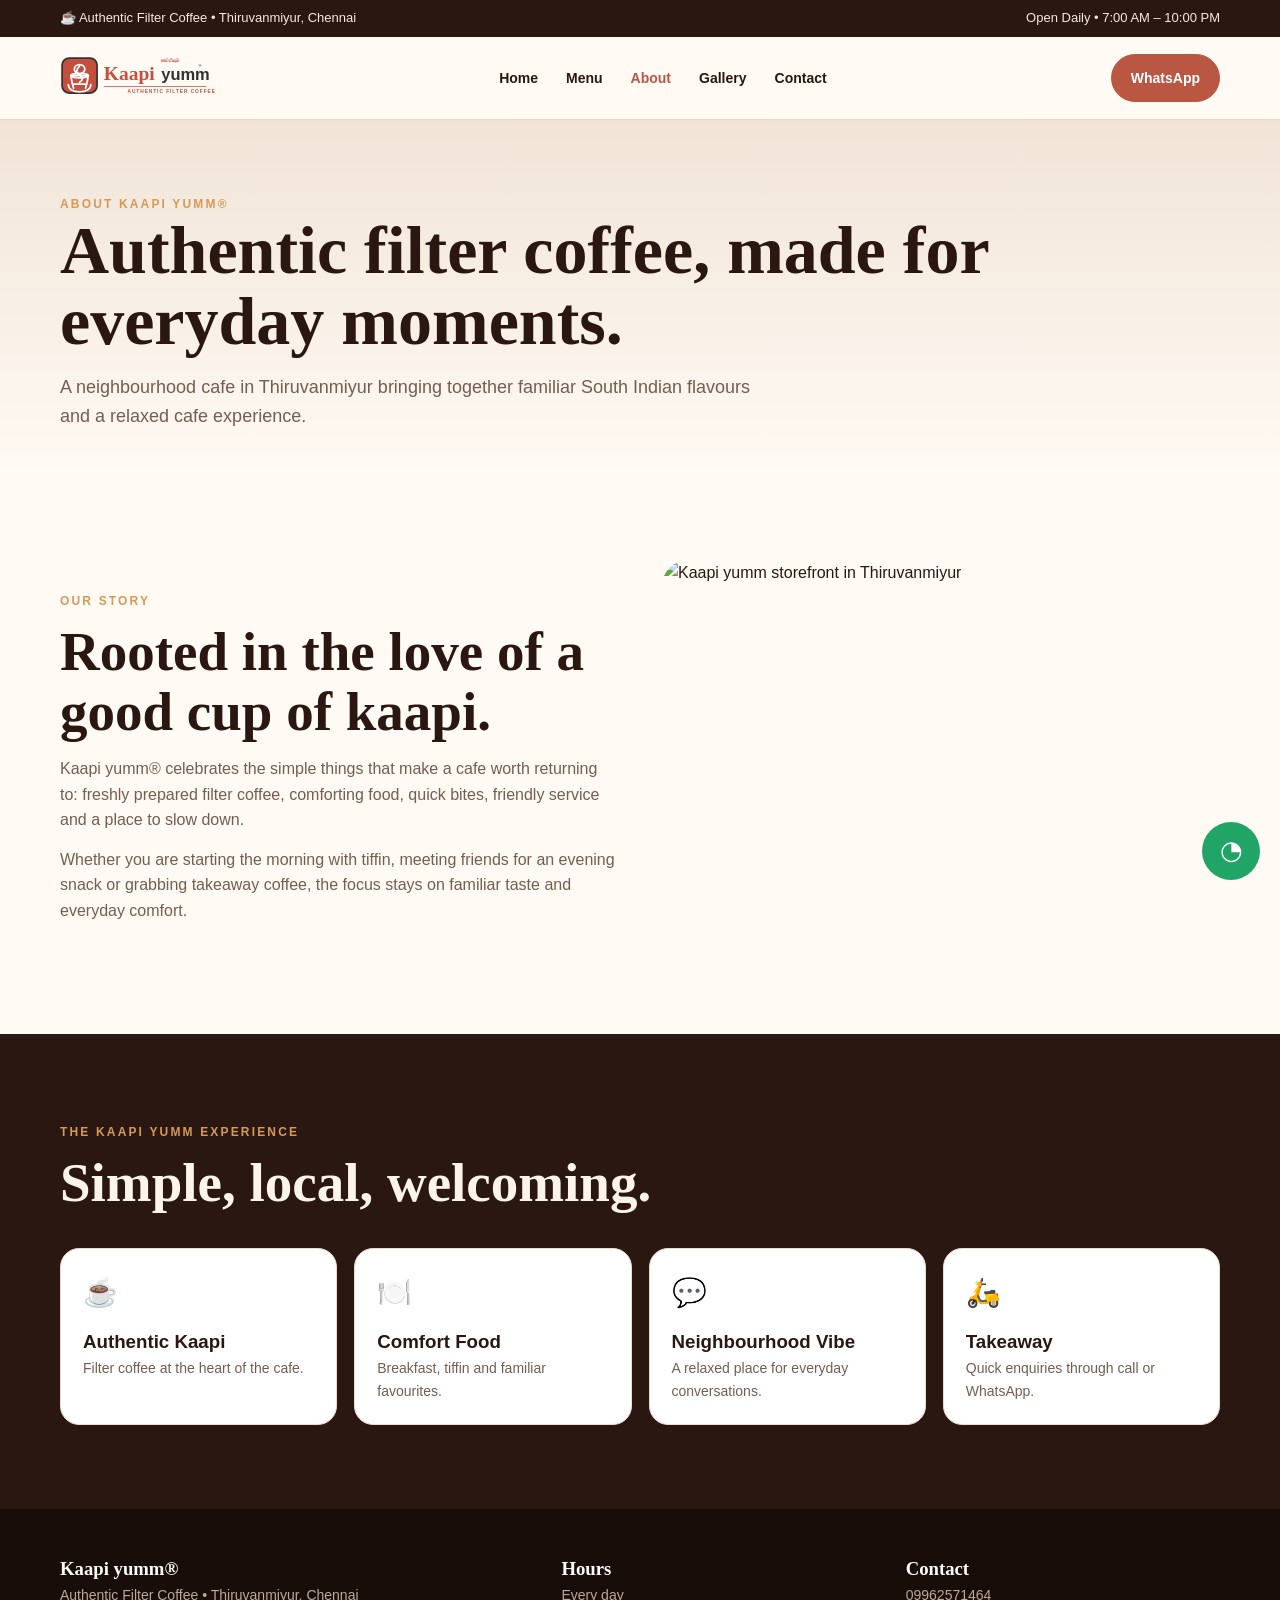
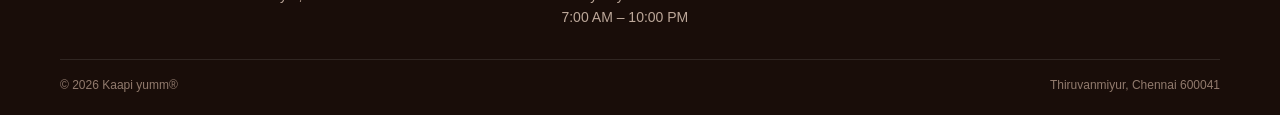
==== commit a3db9915: "Fix logo asset path on about page" ====
--- a/about.html
+++ b/about.html
@@ -1 +1 @@
-<!doctype html><html lang="en"><head><meta charset="utf-8"><meta name="viewport" content="width=device-width,initial-scale=1"><title>About | Kaapi yumm®</title><meta name="description" content="About Kaapi yumm® in Thiruvanmiyur, Chennai."><link rel="stylesheet" href="css/style.css"></head><body><div class="topbar"><div class="container"><span>☕ Authentic Filter Coffee • Thiruvanmiyur, Chennai</span><span>Open Daily • 7:00 AM – 10:00 PM</span></div></div><header class="navbar"><div class="container nav-wrap"><a class="brand" href="index.html"><img src="assets/kaapi-yumm-logo.webp" alt="Kaapi yumm® logo"></a><nav><ul class="nav-links"><li><a href="index.html">Home</a></li><li><a href="menu.html">Menu</a></li><li><a class="active" href="about.html">About</a></li><li><a href="gallery.html">Gallery</a></li><li><a href="contact.html">Contact</a></li></ul></nav><div class="nav-cta"><a class="btn btn-primary" href="https://wa.me/919962571464" target="_blank" rel="noreferrer">WhatsApp</a><button class="menu-toggle" aria-label="Open menu">☰</button></div></div></header><main><section class="page-hero"><div class="container"><span class="section-kicker">About Kaapi yumm®</span><h1>Authentic filter coffee, made for everyday moments.</h1><p>A neighbourhood cafe in Thiruvanmiyur bringing together familiar South Indian flavours and a relaxed cafe experience.</p></div></section><section class="section"><div class="container about-grid"><div><span class="section-kicker">Our Story</span><h2>Rooted in the love of a good cup of kaapi.</h2><p class="copy">Kaapi yumm® celebrates the simple things that make a cafe worth returning to: freshly prepared filter coffee, comforting food, quick bites, friendly service and a place to slow down.</p><p class="copy" style="margin-top:14px">Whether you are starting the morning with tiffin, meeting friends for an evening snack or grabbing takeaway coffee, the focus stays on familiar taste and everyday comfort.</p></div><img class="photo" src="assets/storefront.webp" alt="Kaapi yumm storefront in Thiruvanmiyur"></div></section><section class="section dark"><div class="container"><div class="section-head"><span class="eyebrow">The Kaapi yumm experience</span><h2>Simple, local, welcoming.</h2></div><div class="cards-4"><div class="info-card"><div class="icon">☕</div><h3>Authentic Kaapi</h3><p>Filter coffee at the heart of the cafe.</p></div><div class="info-card"><div class="icon">🍽️</div><h3>Comfort Food</h3><p>Breakfast, tiffin and familiar favourites.</p></div><div class="info-card"><div class="icon">💬</div><h3>Neighbourhood Vibe</h3><p>A relaxed place for everyday conversations.</p></div><div class="info-card"><div class="icon">🛵</div><h3>Takeaway</h3><p>Quick enquiries through call or WhatsApp.</p></div></div></div></section></main><footer class="footer"><div class="container"><div class="footer-grid"><div><h3>Kaapi yumm®</h3><p>Authentic Filter Coffee • Thiruvanmiyur, Chennai</p></div><div><h3>Hours</h3><p>Every day<br>7:00 AM – 10:00 PM</p></div><div><h3>Contact</h3><p><a href="tel:+919962571464">09962571464</a></p></div></div><div class="footer-bottom"><span>© 2026 Kaapi yumm®</span><span>Thiruvanmiyur, Chennai 600041</span></div></div></footer><a class="whatsapp" href="https://wa.me/919962571464" target="_blank" rel="noreferrer" aria-label="WhatsApp">◔</a><script src="js/script.js"></script></body></html>+<!doctype html><html lang="en"><head><meta charset="utf-8"><meta name="viewport" content="width=device-width,initial-scale=1"><title>About | Kaapi yumm®</title><meta name="description" content="About Kaapi yumm® in Thiruvanmiyur, Chennai."><link rel="stylesheet" href="css/style.css"></head><body><div class="topbar"><div class="container"><span>☕ Authentic Filter Coffee • Thiruvanmiyur, Chennai</span><span>Open Daily • 7:00 AM – 10:00 PM</span></div></div><header class="navbar"><div class="container nav-wrap"><a class="brand" href="index.html"><img src="assets/kaapi-yumm-logo.svg" alt="Kaapi yumm® logo"></a><nav><ul class="nav-links"><li><a href="index.html">Home</a></li><li><a href="menu.html">Menu</a></li><li><a class="active" href="about.html">About</a></li><li><a href="gallery.html">Gallery</a></li><li><a href="contact.html">Contact</a></li></ul></nav><div class="nav-cta"><a class="btn btn-primary" href="https://wa.me/919962571464" target="_blank" rel="noreferrer">WhatsApp</a><button class="menu-toggle" aria-label="Open menu">☰</button></div></div></header><main><section class="page-hero"><div class="container"><span class="section-kicker">About Kaapi yumm®</span><h1>Authentic filter coffee, made for everyday moments.</h1><p>A neighbourhood cafe in Thiruvanmiyur bringing together familiar South Indian flavours and a relaxed cafe experience.</p></div></section><section class="section"><div class="container about-grid"><div><span class="section-kicker">Our Story</span><h2>Rooted in the love of a good cup of kaapi.</h2><p class="copy">Kaapi yumm® celebrates the simple things that make a cafe worth returning to: freshly prepared filter coffee, comforting food, quick bites, friendly service and a place to slow down.</p><p class="copy" style="margin-top:14px">Whether you are starting the morning with tiffin, meeting friends for an evening snack or grabbing takeaway coffee, the focus stays on familiar taste and everyday comfort.</p></div><img class="photo" src="assets/storefront.webp" alt="Kaapi yumm storefront in Thiruvanmiyur"></div></section><section class="section dark"><div class="container"><div class="section-head"><span class="eyebrow">The Kaapi yumm experience</span><h2>Simple, local, welcoming.</h2></div><div class="cards-4"><div class="info-card"><div class="icon">☕</div><h3>Authentic Kaapi</h3><p>Filter coffee at the heart of the cafe.</p></div><div class="info-card"><div class="icon">🍽️</div><h3>Comfort Food</h3><p>Breakfast, tiffin and familiar favourites.</p></div><div class="info-card"><div class="icon">💬</div><h3>Neighbourhood Vibe</h3><p>A relaxed place for everyday conversations.</p></div><div class="info-card"><div class="icon">🛵</div><h3>Takeaway</h3><p>Quick enquiries through call or WhatsApp.</p></div></div></div></section></main><footer class="footer"><div class="container"><div class="footer-grid"><div><h3>Kaapi yumm®</h3><p>Authentic Filter Coffee • Thiruvanmiyur, Chennai</p></div><div><h3>Hours</h3><p>Every day<br>7:00 AM – 10:00 PM</p></div><div><h3>Contact</h3><p><a href="tel:+919962571464">09962571464</a></p></div></div><div class="footer-bottom"><span>© 2026 Kaapi yumm®</span><span>Thiruvanmiyur, Chennai 600041</span></div></div></footer><a class="whatsapp" href="https://wa.me/919962571464" target="_blank" rel="noreferrer" aria-label="WhatsApp">◔</a><script src="js/script.js"></script></body></html>
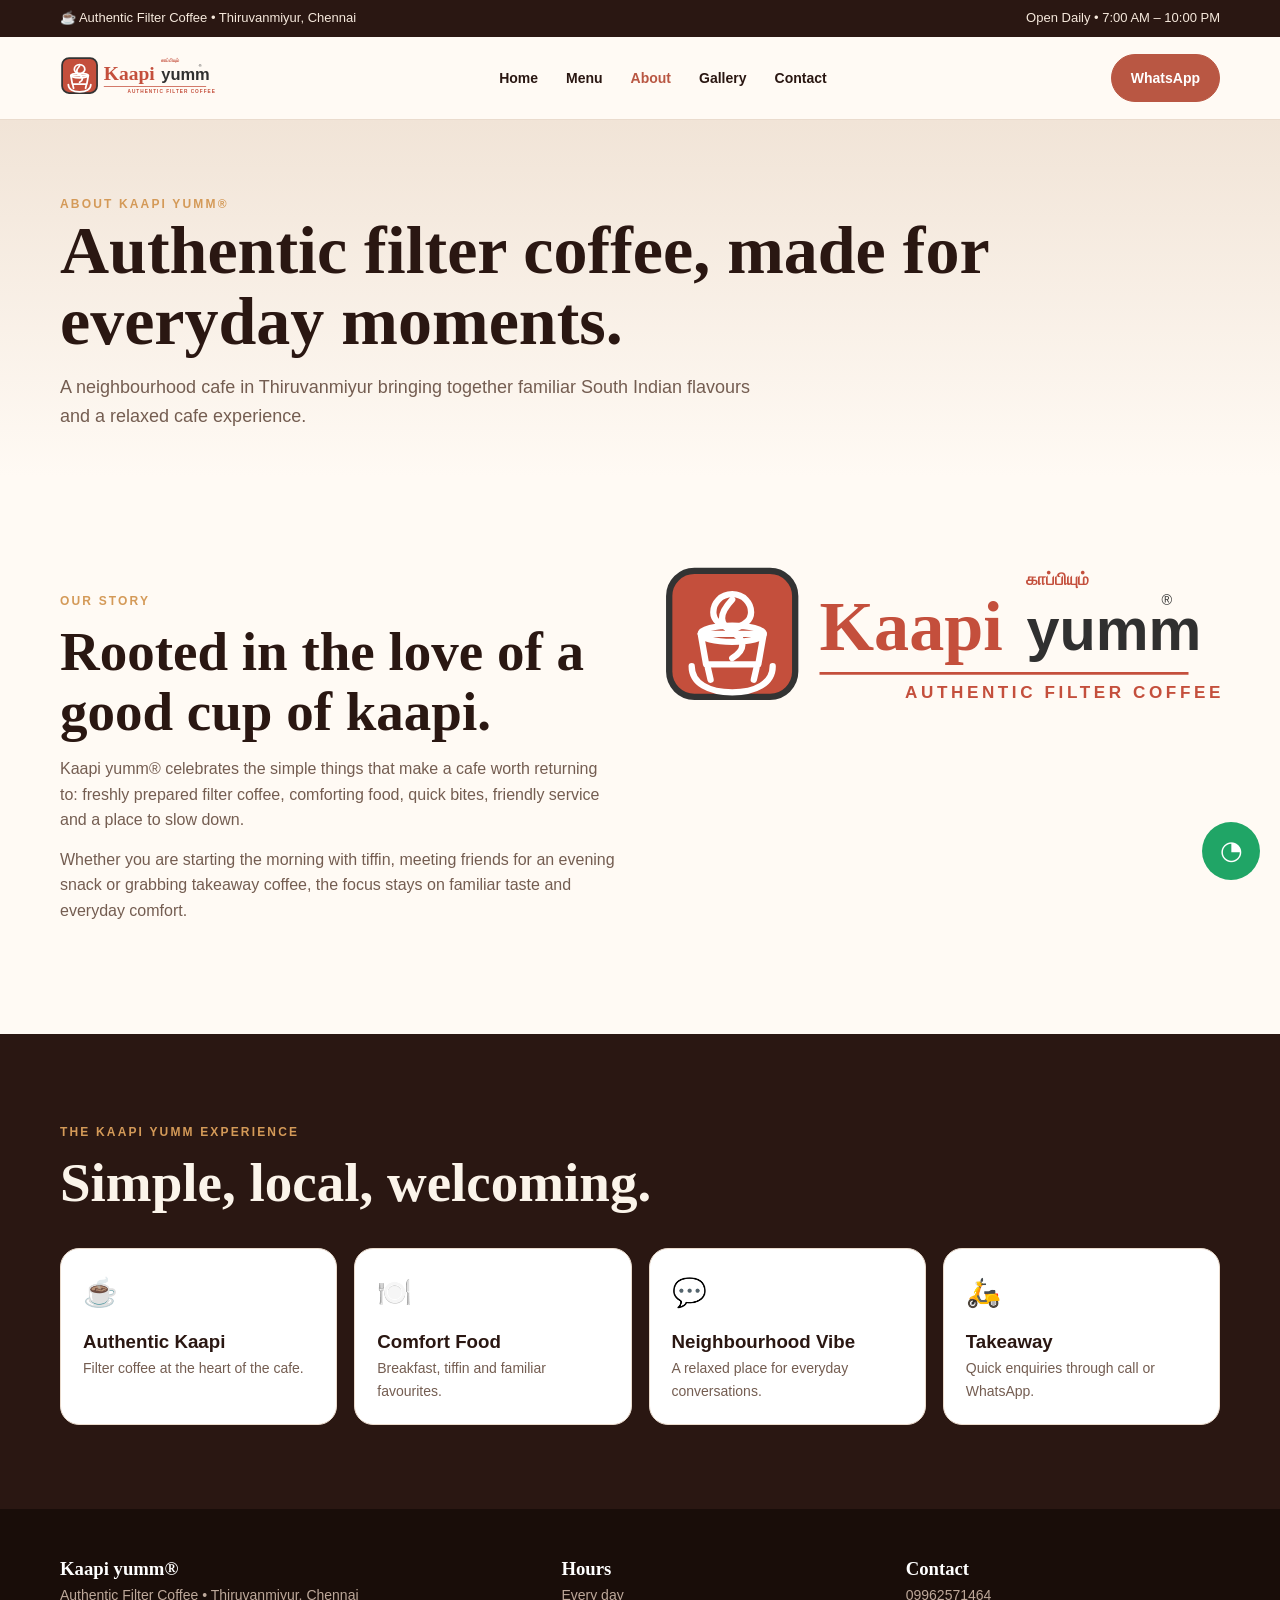
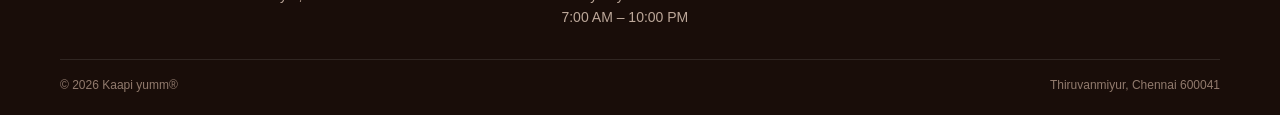
==== commit f06feb30: "Fix About page right-side logo" ====
--- a/about.html
+++ b/about.html
@@ -1 +1 @@
-<!doctype html><html lang="en"><head><meta charset="utf-8"><meta name="viewport" content="width=device-width,initial-scale=1"><title>About | Kaapi yumm®</title><meta name="description" content="About Kaapi yumm® in Thiruvanmiyur, Chennai."><link rel="stylesheet" href="css/style.css"></head><body><div class="topbar"><div class="container"><span>☕ Authentic Filter Coffee • Thiruvanmiyur, Chennai</span><span>Open Daily • 7:00 AM – 10:00 PM</span></div></div><header class="navbar"><div class="container nav-wrap"><a class="brand" href="index.html"><img src="assets/kaapi-yumm-logo.svg" alt="Kaapi yumm® logo"></a><nav><ul class="nav-links"><li><a href="index.html">Home</a></li><li><a href="menu.html">Menu</a></li><li><a class="active" href="about.html">About</a></li><li><a href="gallery.html">Gallery</a></li><li><a href="contact.html">Contact</a></li></ul></nav><div class="nav-cta"><a class="btn btn-primary" href="https://wa.me/919962571464" target="_blank" rel="noreferrer">WhatsApp</a><button class="menu-toggle" aria-label="Open menu">☰</button></div></div></header><main><section class="page-hero"><div class="container"><span class="section-kicker">About Kaapi yumm®</span><h1>Authentic filter coffee, made for everyday moments.</h1><p>A neighbourhood cafe in Thiruvanmiyur bringing together familiar South Indian flavours and a relaxed cafe experience.</p></div></section><section class="section"><div class="container about-grid"><div><span class="section-kicker">Our Story</span><h2>Rooted in the love of a good cup of kaapi.</h2><p class="copy">Kaapi yumm® celebrates the simple things that make a cafe worth returning to: freshly prepared filter coffee, comforting food, quick bites, friendly service and a place to slow down.</p><p class="copy" style="margin-top:14px">Whether you are starting the morning with tiffin, meeting friends for an evening snack or grabbing takeaway coffee, the focus stays on familiar taste and everyday comfort.</p></div><img class="photo" src="assets/storefront.webp" alt="Kaapi yumm storefront in Thiruvanmiyur"></div></section><section class="section dark"><div class="container"><div class="section-head"><span class="eyebrow">The Kaapi yumm experience</span><h2>Simple, local, welcoming.</h2></div><div class="cards-4"><div class="info-card"><div class="icon">☕</div><h3>Authentic Kaapi</h3><p>Filter coffee at the heart of the cafe.</p></div><div class="info-card"><div class="icon">🍽️</div><h3>Comfort Food</h3><p>Breakfast, tiffin and familiar favourites.</p></div><div class="info-card"><div class="icon">💬</div><h3>Neighbourhood Vibe</h3><p>A relaxed place for everyday conversations.</p></div><div class="info-card"><div class="icon">🛵</div><h3>Takeaway</h3><p>Quick enquiries through call or WhatsApp.</p></div></div></div></section></main><footer class="footer"><div class="container"><div class="footer-grid"><div><h3>Kaapi yumm®</h3><p>Authentic Filter Coffee • Thiruvanmiyur, Chennai</p></div><div><h3>Hours</h3><p>Every day<br>7:00 AM – 10:00 PM</p></div><div><h3>Contact</h3><p><a href="tel:+919962571464">09962571464</a></p></div></div><div class="footer-bottom"><span>© 2026 Kaapi yumm®</span><span>Thiruvanmiyur, Chennai 600041</span></div></div></footer><a class="whatsapp" href="https://wa.me/919962571464" target="_blank" rel="noreferrer" aria-label="WhatsApp">◔</a><script src="js/script.js"></script></body></html>+<!doctype html><html lang="en"><head><meta charset="utf-8"><meta name="viewport" content="width=device-width,initial-scale=1"><title>About | Kaapi yumm®</title><meta name="description" content="About Kaapi yumm® in Thiruvanmiyur, Chennai."><link rel="stylesheet" href="css/style.css"></head><body><div class="topbar"><div class="container"><span>☕ Authentic Filter Coffee • Thiruvanmiyur, Chennai</span><span>Open Daily • 7:00 AM – 10:00 PM</span></div></div><header class="navbar"><div class="container nav-wrap"><a class="brand" href="index.html"><img src="assets/kaapi-yumm-logo.svg" alt="Kaapi yumm® logo"></a><nav><ul class="nav-links"><li><a href="index.html">Home</a></li><li><a href="menu.html">Menu</a></li><li><a class="active" href="about.html">About</a></li><li><a href="gallery.html">Gallery</a></li><li><a href="contact.html">Contact</a></li></ul></nav><div class="nav-cta"><a class="btn btn-primary" href="https://wa.me/919962571464" target="_blank" rel="noreferrer">WhatsApp</a><button class="menu-toggle" aria-label="Open menu">☰</button></div></div></header><main><section class="page-hero"><div class="container"><span class="section-kicker">About Kaapi yumm®</span><h1>Authentic filter coffee, made for everyday moments.</h1><p>A neighbourhood cafe in Thiruvanmiyur bringing together familiar South Indian flavours and a relaxed cafe experience.</p></div></section><section class="section"><div class="container about-grid"><div><span class="section-kicker">Our Story</span><h2>Rooted in the love of a good cup of kaapi.</h2><p class="copy">Kaapi yumm® celebrates the simple things that make a cafe worth returning to: freshly prepared filter coffee, comforting food, quick bites, friendly service and a place to slow down.</p><p class="copy" style="margin-top:14px">Whether you are starting the morning with tiffin, meeting friends for an evening snack or grabbing takeaway coffee, the focus stays on familiar taste and everyday comfort.</p></div><div class="photo logo-photo"><img src="assets/kaapi-yumm-logo.svg" alt="Kaapi yumm® logo"></div></div></section><section class="section dark"><div class="container"><div class="section-head"><span class="eyebrow">The Kaapi yumm experience</span><h2>Simple, local, welcoming.</h2></div><div class="cards-4"><div class="info-card"><div class="icon">☕</div><h3>Authentic Kaapi</h3><p>Filter coffee at the heart of the cafe.</p></div><div class="info-card"><div class="icon">🍽️</div><h3>Comfort Food</h3><p>Breakfast, tiffin and familiar favourites.</p></div><div class="info-card"><div class="icon">💬</div><h3>Neighbourhood Vibe</h3><p>A relaxed place for everyday conversations.</p></div><div class="info-card"><div class="icon">🛵</div><h3>Takeaway</h3><p>Quick enquiries through call or WhatsApp.</p></div></div></div></section></main><footer class="footer"><div class="container"><div class="footer-grid"><div><h3>Kaapi yumm®</h3><p>Authentic Filter Coffee • Thiruvanmiyur, Chennai</p></div><div><h3>Hours</h3><p>Every day<br>7:00 AM – 10:00 PM</p></div><div><h3>Contact</h3><p><a href="tel:+919962571464">09962571464</a></p></div></div><div class="footer-bottom"><span>© 2026 Kaapi yumm®</span><span>Thiruvanmiyur, Chennai 600041</span></div></div></footer><a class="whatsapp" href="https://wa.me/919962571464" target="_blank" rel="noreferrer" aria-label="WhatsApp">◔</a><script src="js/script.js"></script></body></html>
